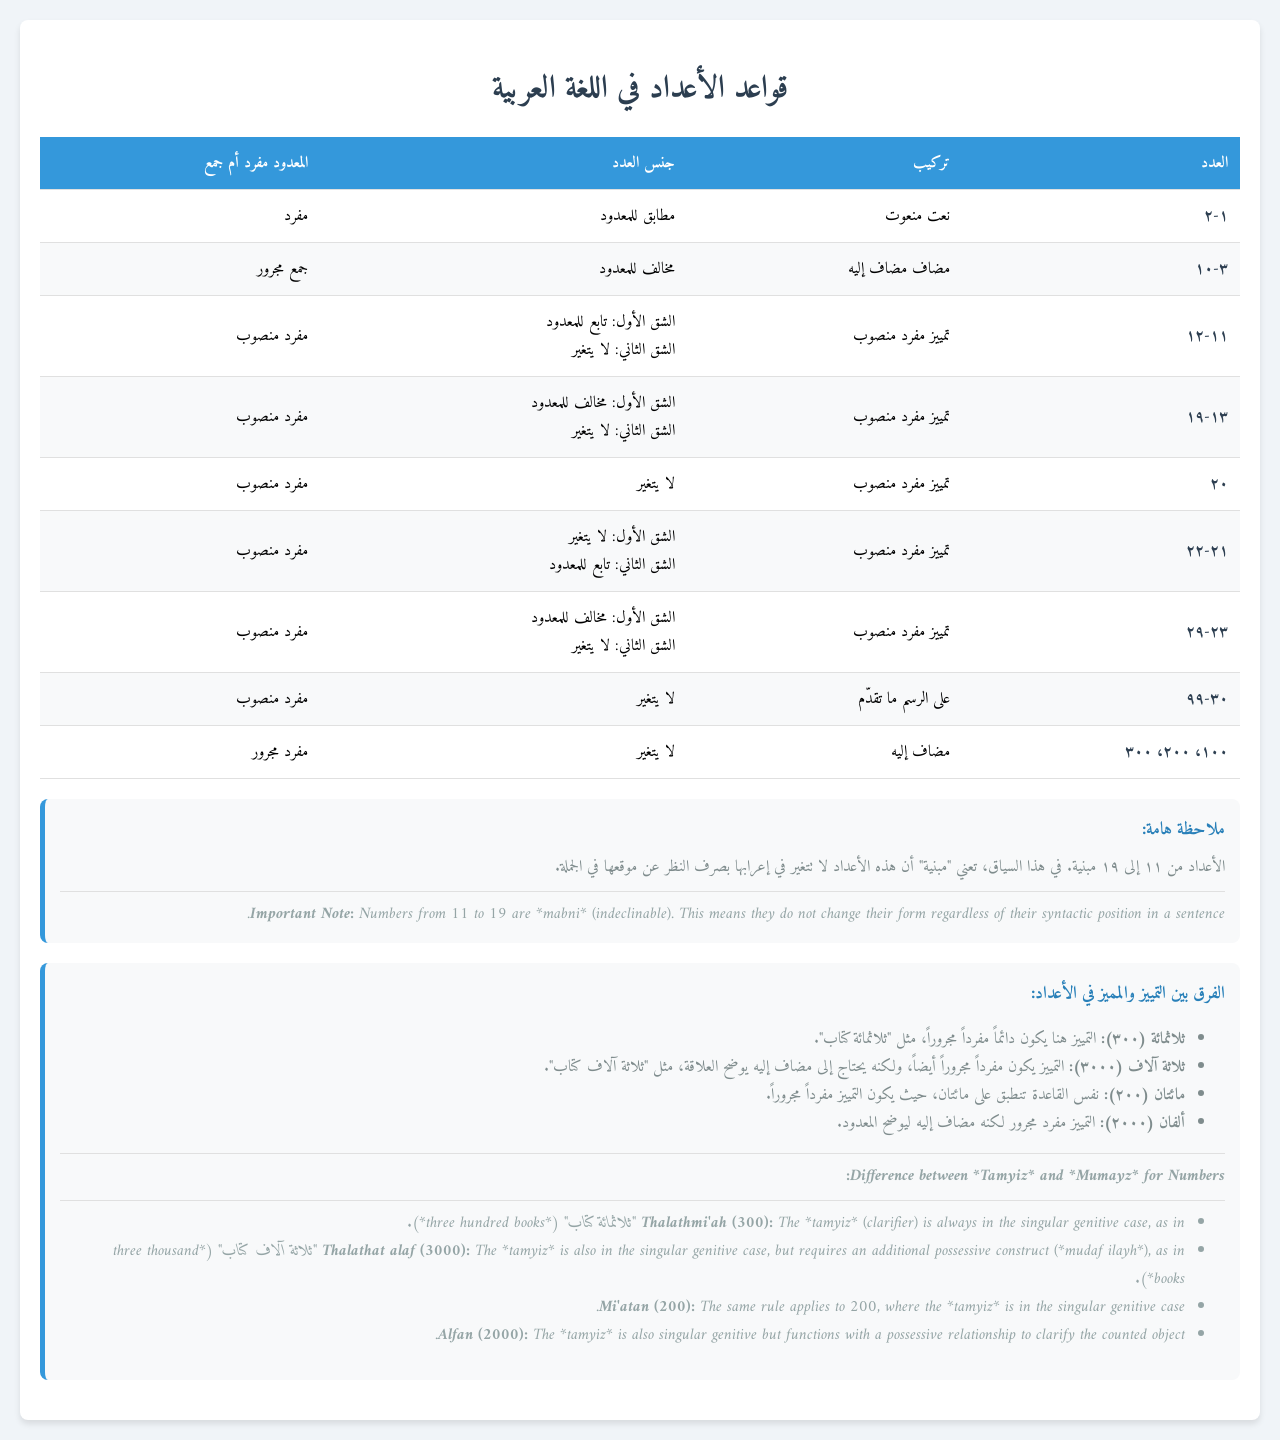
==== index.html @ 92faf5c0 "changed the html file name" ====
<!DOCTYPE html>
<html lang="ar" dir="rtl">
<head>
    <meta charset="UTF-8">
    <meta name="viewport" content="width=device-width, initial-scale=1.0">
    <title>قواعد الأعداد في اللغة العربية</title>
    <style>
        @import url('https://fonts.googleapis.com/css2?family=Amiri&display=swap');
        body {
            font-family: 'Amiri', serif;
            background-color: #f0f4f8;
            margin: 0;
            padding: 20px;
            display: flex;
            justify-content: center;
            align-items: center;
            min-height: 100vh;
        }
        .container {
            background-color: white;
            border-radius: 8px;
            box-shadow: 0 4px 6px rgba(0, 0, 0, 0.1);
            overflow: hidden;
            width: 100%;
            max-width: 1200px;
            padding: 20px;
        }
        table {
            width: 100%;
            border-collapse: separate;
            border-spacing: 0;
        }
        th, td {
            padding: 12px;
            text-align: right;
            border-bottom: 1px solid #e0e0e0;
        }
        th {
            background-color: #3498db;
            color: white;
            font-weight: bold;
        }
        tr:nth-child(even) {
            background-color: #f8f9fa;
        }
        tr:hover {
            background-color: #e8f4fd;
        }
        .number {
            font-weight: bold;
            color: #2c3e50;
        }
        h1 {
            text-align: center;
            color: #2c3e50;
            margin-bottom: 20px;
        }
        .side-note {
            font-size: 1em;
            color: #2c3e50;
            margin-top: 20px;
            background-color: #f8f9fa;
            padding: 15px;
            border-radius: 8px;
            border-left: 5px solid #3498db;
            margin-bottom: 20px;
        }
        .side-note .title {
            font-weight: bold;
            font-size: 1.1em;
            margin-bottom: 8px;
            color: #2980b9;
        }
        .side-note .content {
            color: #7f8c8d;
        }
        .side-note .translation {
            font-style: italic;
            color: #95a5a6;
            margin-top: 10px;
            display: block;
            padding-top: 8px;
            border-top: 1px solid #e0e0e0;
        }
    </style>
</head>
<body>
    <div class="container">
        <h1>قواعد الأعداد في اللغة العربية</h1>
        <table>
            <thead>
                <tr>
                    <th>العدد</th>
                    <th>تركيب</th>
                    <th>جنس العدد</th>
                    <th>المعدود مفرد أم جمع</th>
                </tr>
            </thead>
            <tbody>
                <tr>
                    <td class="number">١-٢</td>
                    <td>نعت منعوت</td>
                    <td>مطابق للمعدود</td>
                    <td>مفرد</td>
                </tr>
                <tr>
                    <td class="number">٣-١٠</td>
                    <td>مضاف مضاف إليه</td>
                    <td>مخالف للمعدود</td>
                    <td>جمع مجرور</td>
                </tr>
                <tr>
                    <td class="number">١١-١٢</td>
                    <td>تمييز مفرد منصوب</td>
                    <td>الشق الأول: تابع للمعدود<br>الشق الثاني: لا يتغير</td>
                    <td>مفرد منصوب</td>
                </tr>
                <tr>
                    <td class="number">١٣-١٩</td>
                    <td>تمييز مفرد منصوب</td>
                    <td>الشق الأول: مخالف للمعدود<br>الشق الثاني: لا يتغير</td>
                    <td>مفرد منصوب</td>
                </tr>
                <tr>
                    <td class="number">٢٠</td>
                    <td>تمييز مفرد منصوب</td>
                    <td>لا يتغير</td>
                    <td>مفرد منصوب</td>
                </tr>
                <tr>
                    <td class="number">٢١-٢٢</td>
                    <td>تمييز مفرد منصوب</td>
                    <td>الشق الأول: لا يتغير<br>الشق الثاني: تابع للمعدود</td>
                    <td>مفرد منصوب</td>
                </tr>
                <tr>
                    <td class="number">٢٣-٢٩</td>
                    <td>تمييز مفرد منصوب</td>
                    <td>الشق الأول: مخالف للمعدود<br>الشق الثاني: لا يتغير</td>
                    <td>مفرد منصوب</td>
                </tr>
                <tr>
                    <td class="number">٣٠-٩٩</td>
                    <td>على الرسم ما تقدّم</td>
                    <td>لا يتغير</td>
                    <td>مفرد منصوب</td>
                </tr>
                <tr>
                    <td class="number">١٠٠، ٢٠٠، ٣٠٠</td>
                    <td>مضاف إليه</td>
                    <td>لا يتغير</td>
                    <td>مفرد مجرور</td>
                </tr>
            </tbody>
        </table>
        
        <div class="side-note">
            <div class="title">ملاحظة هامة:</div>
            <div class="content">
                الأعداد من ١١ إلى ١٩ مبنية. في هذا السياق، تعني "مبنية" أن هذه الأعداد لا تتغير في إعرابها بصرف النظر عن موقعها في الجملة.
            </div>
            <span class="translation"><strong>Important Note:</strong> Numbers from 11 to 19 are *mabni* (indeclinable). This means they do not change their form regardless of their syntactic position in a sentence.</span>
        </div>

        <div class="side-note">
            <div class="title">الفرق بين التمييز والمميز في الأعداد:</div>
            <div class="content">
                <ul>
                    <li><strong>ثلاثمائة (٣٠٠):</strong> التمييز هنا يكون دائماً مفرداً مجروراً، مثل "ثلاثمائة كتاب".</li>
                    <li><strong>ثلاثة آلاف (٣٠٠٠):</strong> التمييز يكون مفرداً مجروراً أيضاً، ولكنه يحتاج إلى مضاف إليه يوضح العلاقة، مثل "ثلاثة آلاف كتاب".</li>
                    <li><strong>مائتان (٢٠٠):</strong> نفس القاعدة تنطبق على مائتان، حيث يكون التمييز مفرداً مجروراً.</li>
                    <li><strong>ألفان (٢٠٠٠):</strong> التمييز مفرد مجرور لكنه مضاف إليه ليوضح المعدود.</li>
                </ul>
            </div>
            <span class="translation"><strong>Difference between *Tamyiz* and *Mumayz* for Numbers:</strong></span>
            <ul class="translation">
                <li><strong>Thalathmi'ah (300):</strong> The *tamyiz* (clarifier) is always in the singular genitive case, as in "ثلاثمائة كتاب" (*three hundred books*).</li>
                <li><strong>Thalathat alaf (3000):</strong> The *tamyiz* is also in the singular genitive case, but requires an additional possessive construct (*mudaf ilayh*), as in "ثلاثة آلاف كتاب" (*three thousand books*).</li>
                <li><strong>Mi'atan (200):</strong> The same rule applies to 200, where the *tamyiz* is in the singular genitive case.</li>
                <li><strong>Alfan (2000):</strong> The *tamyiz* is also singular genitive but functions with a possessive relationship to clarify the counted object.</li>
            </ul>
        </div>
    </div>
</body>
</html>
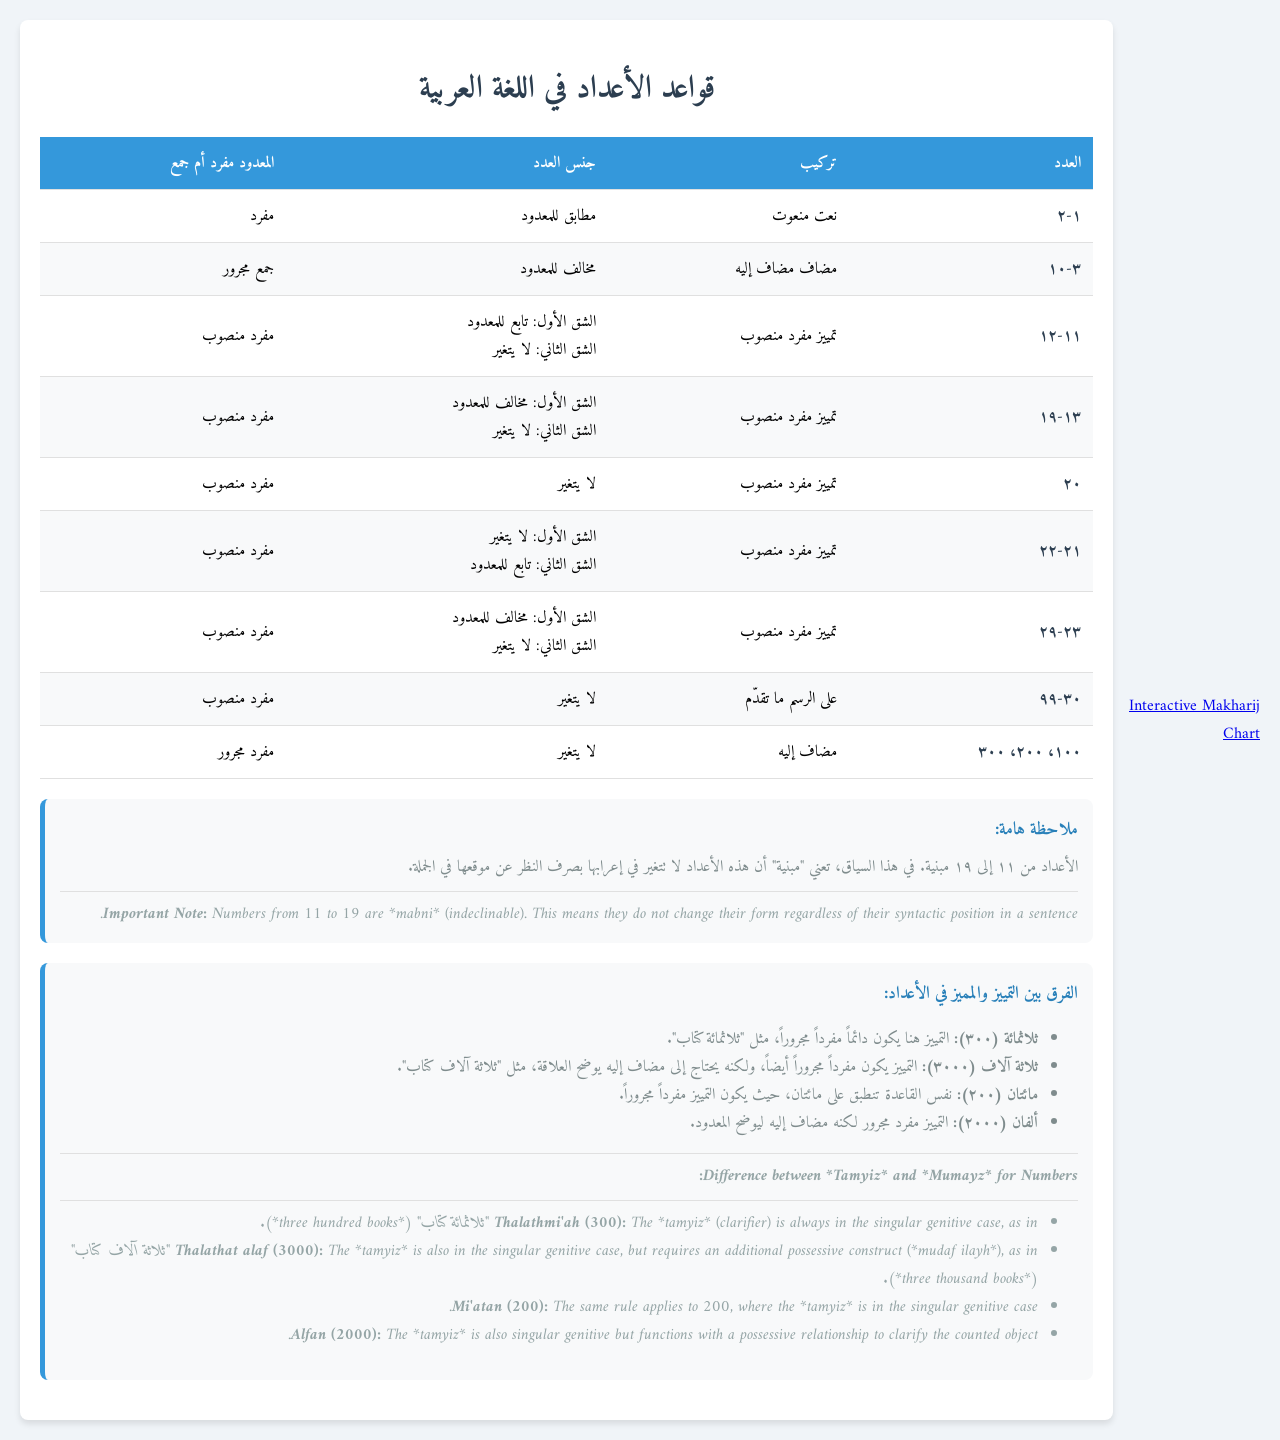
==== commit 250350cb: "Update index.html" ====
--- a/index.html
+++ b/index.html
@@ -4,6 +4,7 @@
     <meta charset="UTF-8">
     <meta name="viewport" content="width=device-width, initial-scale=1.0">
     <title>قواعد الأعداد في اللغة العربية</title>
+    <a href="makharij-chart.html">Interactive Makharij Chart</a>
     <style>
         @import url('https://fonts.googleapis.com/css2?family=Amiri&display=swap');
         body {
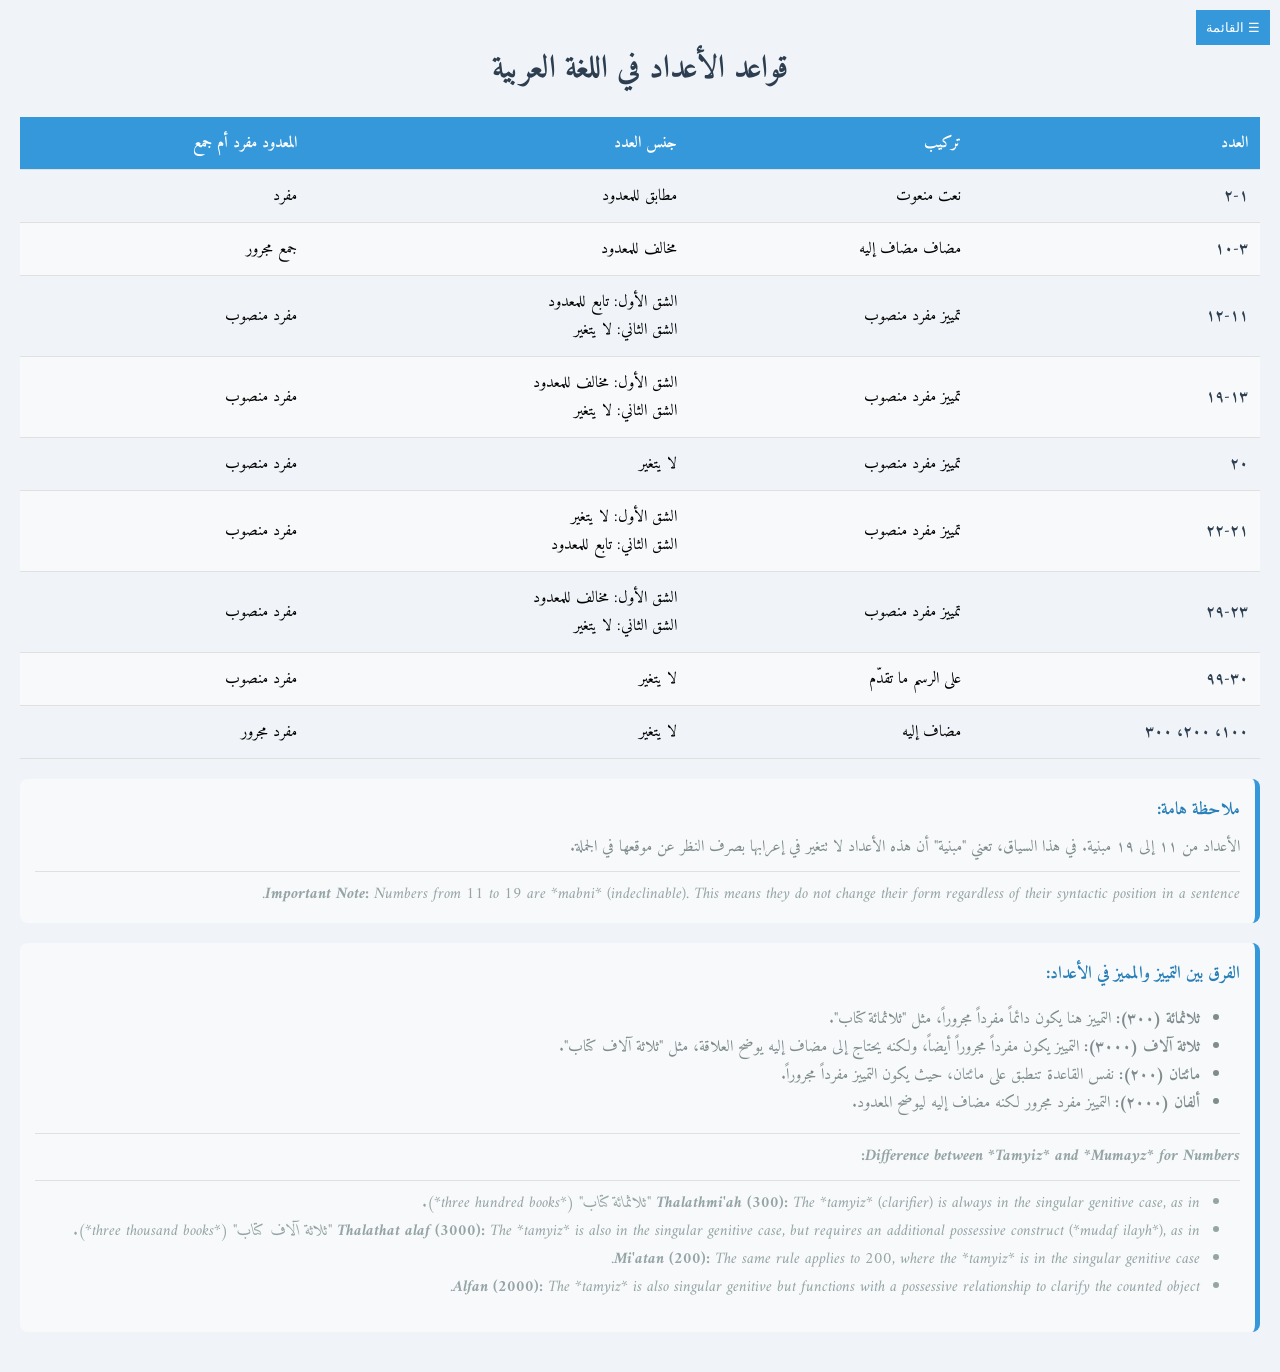
==== commit 26902663: "Update index.html" ====
--- a/index.html
+++ b/index.html
@@ -4,27 +4,61 @@
     <meta charset="UTF-8">
     <meta name="viewport" content="width=device-width, initial-scale=1.0">
     <title>قواعد الأعداد في اللغة العربية</title>
-    <a href="makharij-chart.html">Interactive Makharij Chart</a>
     <style>
         @import url('https://fonts.googleapis.com/css2?family=Amiri&display=swap');
         body {
             font-family: 'Amiri', serif;
             background-color: #f0f4f8;
             margin: 0;
+            padding: 0;
+            display: flex;
+        }
+        .sidebar {
+            width: 250px;
+            height: 100vh;
+            background-color: #2c3e50;
+            color: white;
+            position: fixed;
+            right: -250px;
+            transition: 0.3s;
+            overflow-y: auto;
+            z-index: 1000;
+        }
+        .sidebar.open {
+            right: 0;
+        }
+        .sidebar-toggle {
+            position: fixed;
+            right: 10px;
+            top: 10px;
+            background-color: #3498db;
+            color: white;
+            border: none;
+            padding: 10px;
+            cursor: pointer;
+            z-index: 1001;
+        }
+        .sidebar ul {
+            list-style-type: none;
+            padding: 0;
+        }
+        .sidebar ul li a {
+            display: block;
+            color: white;
+            padding: 10px 15px;
+            text-decoration: none;
+        }
+        .sidebar ul li a:hover {
+            background-color: #34495e;
+        }
+        .container {
+            flex-grow: 1;
             padding: 20px;
-            display: flex;
-            justify-content: center;
-            align-items: center;
-            min-height: 100vh;
-        }
-        .container {
-            background-color: white;
-            border-radius: 8px;
-            box-shadow: 0 4px 6px rgba(0, 0, 0, 0.1);
-            overflow: hidden;
-            width: 100%;
-            max-width: 1200px;
-            padding: 20px;
+            margin-right: 0;
+            transition: 0.3s;
+        }
+        .container.shifted {
+            margin-right: 250px;
         }
         table {
             width: 100%;
@@ -63,7 +97,7 @@
             background-color: #f8f9fa;
             padding: 15px;
             border-radius: 8px;
-            border-left: 5px solid #3498db;
+            border-right: 5px solid #3498db;
             margin-bottom: 20px;
         }
         .side-note .title {
@@ -86,6 +120,13 @@
     </style>
 </head>
 <body>
+    <button class="sidebar-toggle">☰ القائمة</button>
+    <div class="sidebar">
+        <ul>
+            <li><a href="index.html">قواعد الأعداد في اللغة العربية</a></li>
+            <li><a href="makharij-chart.html">مخارج الحروف التفاعلية</a></li>
+        </ul>
+    </div>
     <div class="container">
         <h1>قواعد الأعداد في اللغة العربية</h1>
         <table>
@@ -182,5 +223,16 @@
             </ul>
         </div>
     </div>
+
+    <script>
+        const sidebarToggle = document.querySelector('.sidebar-toggle');
+        const sidebar = document.querySelector('.sidebar');
+        const container = document.querySelector('.container');
+
+        sidebarToggle.addEventListener('click', () => {
+            sidebar.classList.toggle('open');
+            container.classList.toggle('shifted');
+        });
+    </script>
 </body>
 </html>
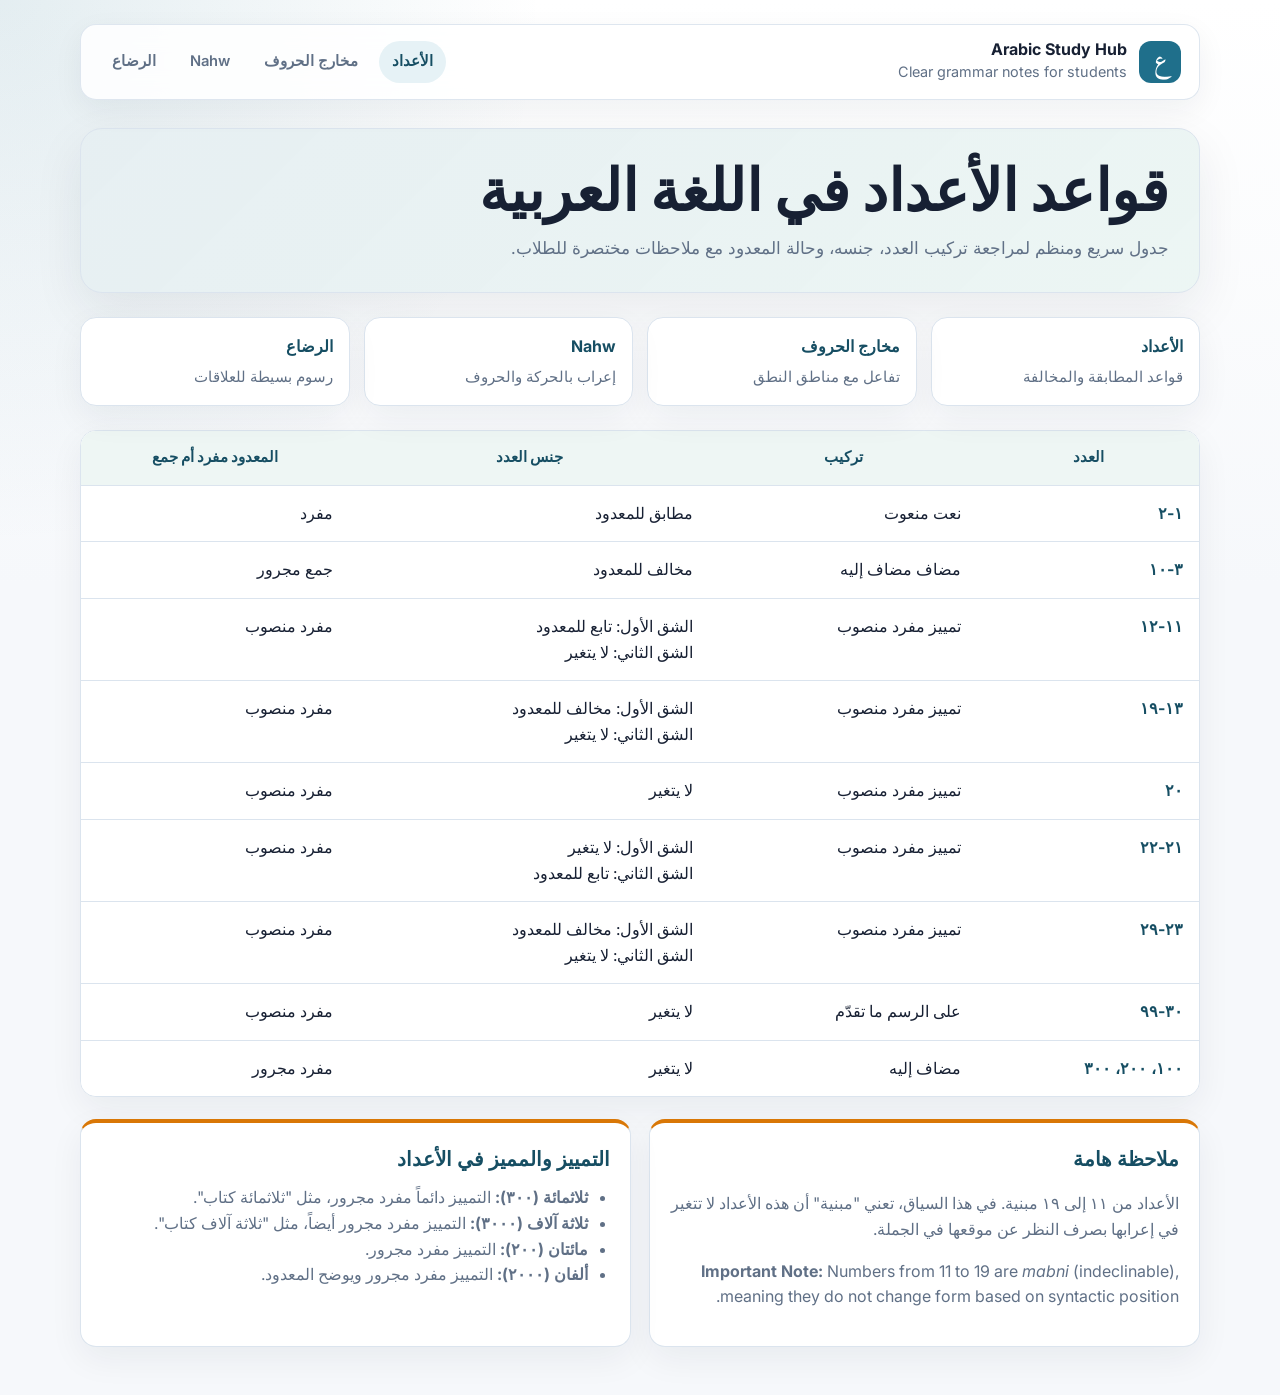
==== commit 8e9ac302: "Refine Arabic study pages and Makharij interaction" ====
--- a/index.html
+++ b/index.html
@@ -4,235 +4,138 @@
     <meta charset="UTF-8">
     <meta name="viewport" content="width=device-width, initial-scale=1.0">
     <title>قواعد الأعداد في اللغة العربية</title>
-    <style>
-        @import url('https://fonts.googleapis.com/css2?family=Amiri&display=swap');
-        body {
-            font-family: 'Amiri', serif;
-            background-color: #f0f4f8;
-            margin: 0;
-            padding: 0;
-            display: flex;
-        }
-        .sidebar {
-            width: 250px;
-            height: 100vh;
-            background-color: #2c3e50;
-            color: white;
-            position: fixed;
-            right: -250px;
-            transition: 0.3s;
-            overflow-y: auto;
-            z-index: 1000;
-        }
-        .sidebar.open {
-            right: 0;
-        }
-        .sidebar-toggle {
-            position: fixed;
-            right: 10px;
-            top: 10px;
-            background-color: #3498db;
-            color: white;
-            border: none;
-            padding: 10px;
-            cursor: pointer;
-            z-index: 1001;
-        }
-        .sidebar ul {
-            list-style-type: none;
-            padding: 0;
-        }
-        .sidebar ul li a {
-            display: block;
-            color: white;
-            padding: 10px 15px;
-            text-decoration: none;
-        }
-        .sidebar ul li a:hover {
-            background-color: #34495e;
-        }
-        .container {
-            flex-grow: 1;
-            padding: 20px;
-            margin-right: 0;
-            transition: 0.3s;
-        }
-        .container.shifted {
-            margin-right: 250px;
-        }
-        table {
-            width: 100%;
-            border-collapse: separate;
-            border-spacing: 0;
-        }
-        th, td {
-            padding: 12px;
-            text-align: right;
-            border-bottom: 1px solid #e0e0e0;
-        }
-        th {
-            background-color: #3498db;
-            color: white;
-            font-weight: bold;
-        }
-        tr:nth-child(even) {
-            background-color: #f8f9fa;
-        }
-        tr:hover {
-            background-color: #e8f4fd;
-        }
-        .number {
-            font-weight: bold;
-            color: #2c3e50;
-        }
-        h1 {
-            text-align: center;
-            color: #2c3e50;
-            margin-bottom: 20px;
-        }
-        .side-note {
-            font-size: 1em;
-            color: #2c3e50;
-            margin-top: 20px;
-            background-color: #f8f9fa;
-            padding: 15px;
-            border-radius: 8px;
-            border-right: 5px solid #3498db;
-            margin-bottom: 20px;
-        }
-        .side-note .title {
-            font-weight: bold;
-            font-size: 1.1em;
-            margin-bottom: 8px;
-            color: #2980b9;
-        }
-        .side-note .content {
-            color: #7f8c8d;
-        }
-        .side-note .translation {
-            font-style: italic;
-            color: #95a5a6;
-            margin-top: 10px;
-            display: block;
-            padding-top: 8px;
-            border-top: 1px solid #e0e0e0;
-        }
-    </style>
+    <link rel="stylesheet" href="styles.css">
 </head>
 <body>
-    <button class="sidebar-toggle">☰ القائمة</button>
-    <div class="sidebar">
-        <ul>
-            <li><a href="index.html">قواعد الأعداد في اللغة العربية</a></li>
-            <li><a href="makharij-chart.html">مخارج الحروف التفاعلية</a></li>
-        </ul>
-    </div>
-    <div class="container">
-        <h1>قواعد الأعداد في اللغة العربية</h1>
-        <table>
-            <thead>
-                <tr>
-                    <th>العدد</th>
-                    <th>تركيب</th>
-                    <th>جنس العدد</th>
-                    <th>المعدود مفرد أم جمع</th>
-                </tr>
-            </thead>
-            <tbody>
-                <tr>
-                    <td class="number">١-٢</td>
-                    <td>نعت منعوت</td>
-                    <td>مطابق للمعدود</td>
-                    <td>مفرد</td>
-                </tr>
-                <tr>
-                    <td class="number">٣-١٠</td>
-                    <td>مضاف مضاف إليه</td>
-                    <td>مخالف للمعدود</td>
-                    <td>جمع مجرور</td>
-                </tr>
-                <tr>
-                    <td class="number">١١-١٢</td>
-                    <td>تمييز مفرد منصوب</td>
-                    <td>الشق الأول: تابع للمعدود<br>الشق الثاني: لا يتغير</td>
-                    <td>مفرد منصوب</td>
-                </tr>
-                <tr>
-                    <td class="number">١٣-١٩</td>
-                    <td>تمييز مفرد منصوب</td>
-                    <td>الشق الأول: مخالف للمعدود<br>الشق الثاني: لا يتغير</td>
-                    <td>مفرد منصوب</td>
-                </tr>
-                <tr>
-                    <td class="number">٢٠</td>
-                    <td>تمييز مفرد منصوب</td>
-                    <td>لا يتغير</td>
-                    <td>مفرد منصوب</td>
-                </tr>
-                <tr>
-                    <td class="number">٢١-٢٢</td>
-                    <td>تمييز مفرد منصوب</td>
-                    <td>الشق الأول: لا يتغير<br>الشق الثاني: تابع للمعدود</td>
-                    <td>مفرد منصوب</td>
-                </tr>
-                <tr>
-                    <td class="number">٢٣-٢٩</td>
-                    <td>تمييز مفرد منصوب</td>
-                    <td>الشق الأول: مخالف للمعدود<br>الشق الثاني: لا يتغير</td>
-                    <td>مفرد منصوب</td>
-                </tr>
-                <tr>
-                    <td class="number">٣٠-٩٩</td>
-                    <td>على الرسم ما تقدّم</td>
-                    <td>لا يتغير</td>
-                    <td>مفرد منصوب</td>
-                </tr>
-                <tr>
-                    <td class="number">١٠٠، ٢٠٠، ٣٠٠</td>
-                    <td>مضاف إليه</td>
-                    <td>لا يتغير</td>
-                    <td>مفرد مجرور</td>
-                </tr>
-            </tbody>
-        </table>
-        
-        <div class="side-note">
-            <div class="title">ملاحظة هامة:</div>
-            <div class="content">
-                الأعداد من ١١ إلى ١٩ مبنية. في هذا السياق، تعني "مبنية" أن هذه الأعداد لا تتغير في إعرابها بصرف النظر عن موقعها في الجملة.
+    <main class="site-shell">
+        <header class="site-header">
+            <a class="brand" href="index.html">
+                <span class="brand-mark">ع</span>
+                <span class="brand-text">
+                    <span class="brand-title">Arabic Study Hub</span>
+                    <span class="brand-subtitle">Clear grammar notes for students</span>
+                </span>
+            </a>
+            <nav class="nav-links" aria-label="Main navigation">
+                <a class="active" href="index.html">الأعداد</a>
+                <a href="makharij-chart.html">مخارج الحروف</a>
+                <a href="nahw.html">Nahw</a>
+                <a href="radaah.html">الرضاع</a>
+            </nav>
+        </header>
+
+        <section class="hero">
+            <h1>قواعد الأعداد في اللغة العربية</h1>
+            <p>جدول سريع ومنظم لمراجعة تركيب العدد، جنسه، وحالة المعدود مع ملاحظات مختصرة للطلاب.</p>
+        </section>
+
+        <section class="quick-grid" aria-label="Study sections">
+            <a class="quick-card" href="index.html">
+                <strong>الأعداد</strong>
+                <span>قواعد المطابقة والمخالفة</span>
+            </a>
+            <a class="quick-card" href="makharij-chart.html">
+                <strong>مخارج الحروف</strong>
+                <span>تفاعل مع مناطق النطق</span>
+            </a>
+            <a class="quick-card" href="nahw.html">
+                <strong>Nahw</strong>
+                <span>إعراب بالحركة والحروف</span>
+            </a>
+            <a class="quick-card" href="radaah.html">
+                <strong>الرضاع</strong>
+                <span>رسوم بسيطة للعلاقات</span>
+            </a>
+        </section>
+
+        <section class="study-card">
+            <div class="table-wrap">
+                <table>
+                    <thead>
+                        <tr>
+                            <th>العدد</th>
+                            <th>تركيب</th>
+                            <th>جنس العدد</th>
+                            <th>المعدود مفرد أم جمع</th>
+                        </tr>
+                    </thead>
+                    <tbody>
+                        <tr>
+                            <td class="number">١-٢</td>
+                            <td>نعت منعوت</td>
+                            <td>مطابق للمعدود</td>
+                            <td>مفرد</td>
+                        </tr>
+                        <tr>
+                            <td class="number">٣-١٠</td>
+                            <td>مضاف مضاف إليه</td>
+                            <td>مخالف للمعدود</td>
+                            <td>جمع مجرور</td>
+                        </tr>
+                        <tr>
+                            <td class="number">١١-١٢</td>
+                            <td>تمييز مفرد منصوب</td>
+                            <td>الشق الأول: تابع للمعدود<br>الشق الثاني: لا يتغير</td>
+                            <td>مفرد منصوب</td>
+                        </tr>
+                        <tr>
+                            <td class="number">١٣-١٩</td>
+                            <td>تمييز مفرد منصوب</td>
+                            <td>الشق الأول: مخالف للمعدود<br>الشق الثاني: لا يتغير</td>
+                            <td>مفرد منصوب</td>
+                        </tr>
+                        <tr>
+                            <td class="number">٢٠</td>
+                            <td>تمييز مفرد منصوب</td>
+                            <td>لا يتغير</td>
+                            <td>مفرد منصوب</td>
+                        </tr>
+                        <tr>
+                            <td class="number">٢١-٢٢</td>
+                            <td>تمييز مفرد منصوب</td>
+                            <td>الشق الأول: لا يتغير<br>الشق الثاني: تابع للمعدود</td>
+                            <td>مفرد منصوب</td>
+                        </tr>
+                        <tr>
+                            <td class="number">٢٣-٢٩</td>
+                            <td>تمييز مفرد منصوب</td>
+                            <td>الشق الأول: مخالف للمعدود<br>الشق الثاني: لا يتغير</td>
+                            <td>مفرد منصوب</td>
+                        </tr>
+                        <tr>
+                            <td class="number">٣٠-٩٩</td>
+                            <td>على الرسم ما تقدّم</td>
+                            <td>لا يتغير</td>
+                            <td>مفرد منصوب</td>
+                        </tr>
+                        <tr>
+                            <td class="number">١٠٠، ٢٠٠، ٣٠٠</td>
+                            <td>مضاف إليه</td>
+                            <td>لا يتغير</td>
+                            <td>مفرد مجرور</td>
+                        </tr>
+                    </tbody>
+                </table>
             </div>
-            <span class="translation"><strong>Important Note:</strong> Numbers from 11 to 19 are *mabni* (indeclinable). This means they do not change their form regardless of their syntactic position in a sentence.</span>
-        </div>
+        </section>
 
-        <div class="side-note">
-            <div class="title">الفرق بين التمييز والمميز في الأعداد:</div>
-            <div class="content">
+        <section class="note-grid">
+            <article class="note-card">
+                <h2>ملاحظة هامة</h2>
+                <p>الأعداد من ١١ إلى ١٩ مبنية. في هذا السياق، تعني "مبنية" أن هذه الأعداد لا تتغير في إعرابها بصرف النظر عن موقعها في الجملة.</p>
+                <p><strong>Important Note:</strong> Numbers from 11 to 19 are <em>mabni</em> (indeclinable), meaning they do not change form based on syntactic position.</p>
+            </article>
+
+            <article class="note-card">
+                <h2>التمييز والمميز في الأعداد</h2>
                 <ul>
-                    <li><strong>ثلاثمائة (٣٠٠):</strong> التمييز هنا يكون دائماً مفرداً مجروراً، مثل "ثلاثمائة كتاب".</li>
-                    <li><strong>ثلاثة آلاف (٣٠٠٠):</strong> التمييز يكون مفرداً مجروراً أيضاً، ولكنه يحتاج إلى مضاف إليه يوضح العلاقة، مثل "ثلاثة آلاف كتاب".</li>
-                    <li><strong>مائتان (٢٠٠):</strong> نفس القاعدة تنطبق على مائتان، حيث يكون التمييز مفرداً مجروراً.</li>
-                    <li><strong>ألفان (٢٠٠٠):</strong> التمييز مفرد مجرور لكنه مضاف إليه ليوضح المعدود.</li>
+                    <li><strong>ثلاثمائة (٣٠٠):</strong> التمييز دائماً مفرد مجرور، مثل "ثلاثمائة كتاب".</li>
+                    <li><strong>ثلاثة آلاف (٣٠٠٠):</strong> التمييز مفرد مجرور أيضاً، مثل "ثلاثة آلاف كتاب".</li>
+                    <li><strong>مائتان (٢٠٠):</strong> التمييز مفرد مجرور.</li>
+                    <li><strong>ألفان (٢٠٠٠):</strong> التمييز مفرد مجرور ويوضح المعدود.</li>
                 </ul>
-            </div>
-            <span class="translation"><strong>Difference between *Tamyiz* and *Mumayz* for Numbers:</strong></span>
-            <ul class="translation">
-                <li><strong>Thalathmi'ah (300):</strong> The *tamyiz* (clarifier) is always in the singular genitive case, as in "ثلاثمائة كتاب" (*three hundred books*).</li>
-                <li><strong>Thalathat alaf (3000):</strong> The *tamyiz* is also in the singular genitive case, but requires an additional possessive construct (*mudaf ilayh*), as in "ثلاثة آلاف كتاب" (*three thousand books*).</li>
-                <li><strong>Mi'atan (200):</strong> The same rule applies to 200, where the *tamyiz* is in the singular genitive case.</li>
-                <li><strong>Alfan (2000):</strong> The *tamyiz* is also singular genitive but functions with a possessive relationship to clarify the counted object.</li>
-            </ul>
-        </div>
-    </div>
-
-    <script>
-        const sidebarToggle = document.querySelector('.sidebar-toggle');
-        const sidebar = document.querySelector('.sidebar');
-        const container = document.querySelector('.container');
-
-        sidebarToggle.addEventListener('click', () => {
-            sidebar.classList.toggle('open');
-            container.classList.toggle('shifted');
-        });
-    </script>
+            </article>
+        </section>
+    </main>
 </body>
 </html>
--- a/styles.css
+++ b/styles.css
@@ -0,0 +1,467 @@
+@import url("https://fonts.googleapis.com/css2?family=Amiri:wght@400;700&family=Inter:wght@400;500;600;700&display=swap");
+
+:root {
+    --bg: #f6f8fb;
+    --surface: #ffffff;
+    --surface-soft: #eef6f4;
+    --ink: #172033;
+    --muted: #607086;
+    --line: #dbe4ee;
+    --primary: #1f6f8b;
+    --primary-dark: #164e63;
+    --accent: #d97706;
+    --success: #0f8b6f;
+    --shadow: 0 18px 50px rgba(23, 32, 51, 0.08);
+    --radius: 16px;
+}
+
+* {
+    box-sizing: border-box;
+}
+
+html {
+    min-height: 100%;
+}
+
+body {
+    min-height: 100%;
+    margin: 0;
+    background:
+        radial-gradient(circle at top left, rgba(31, 111, 139, 0.12), transparent 34rem),
+        linear-gradient(180deg, #ffffff 0%, var(--bg) 42%);
+    color: var(--ink);
+    font-family: "Inter", Arial, sans-serif;
+    line-height: 1.6;
+}
+
+[dir="rtl"],
+.arabic,
+.rtl {
+    font-family: "Amiri", Georgia, serif;
+}
+
+a {
+    color: inherit;
+}
+
+.site-shell {
+    width: min(1120px, calc(100% - 32px));
+    margin: 0 auto;
+    padding: 24px 0 48px;
+}
+
+.site-header {
+    display: flex;
+    align-items: center;
+    justify-content: space-between;
+    gap: 20px;
+    margin-bottom: 28px;
+    padding: 16px 18px;
+    background: rgba(255, 255, 255, 0.86);
+    border: 1px solid rgba(219, 228, 238, 0.9);
+    border-radius: var(--radius);
+    box-shadow: 0 10px 30px rgba(23, 32, 51, 0.06);
+    backdrop-filter: blur(12px);
+}
+
+.brand {
+    display: flex;
+    align-items: center;
+    gap: 12px;
+    text-decoration: none;
+}
+
+.brand-mark {
+    display: grid;
+    width: 42px;
+    height: 42px;
+    place-items: center;
+    border-radius: 12px;
+    background: var(--primary);
+    color: #ffffff;
+    font-family: "Amiri", Georgia, serif;
+    font-size: 24px;
+    font-weight: 700;
+}
+
+.brand-text {
+    display: grid;
+    gap: 1px;
+}
+
+.brand-title {
+    font-weight: 700;
+    line-height: 1.1;
+}
+
+.brand-subtitle {
+    color: var(--muted);
+    font-size: 0.9rem;
+}
+
+.nav-links {
+    display: flex;
+    align-items: center;
+    flex-wrap: wrap;
+    gap: 8px;
+}
+
+.nav-links a {
+    padding: 9px 13px;
+    border-radius: 999px;
+    color: var(--muted);
+    font-size: 0.92rem;
+    font-weight: 600;
+    text-decoration: none;
+}
+
+.nav-links a:hover,
+.nav-links a.active {
+    background: #e6f2f6;
+    color: var(--primary-dark);
+}
+
+.hero {
+    display: grid;
+    gap: 14px;
+    margin-bottom: 24px;
+    padding: 30px;
+    background:
+        linear-gradient(135deg, rgba(31, 111, 139, 0.11), rgba(15, 139, 111, 0.08)),
+        var(--surface);
+    border: 1px solid var(--line);
+    border-radius: 22px;
+    box-shadow: var(--shadow);
+}
+
+.hero h1 {
+    margin: 0;
+    color: var(--ink);
+    font-size: clamp(2rem, 5vw, 3.6rem);
+    line-height: 1.08;
+    letter-spacing: 0;
+}
+
+.hero p {
+    max-width: 760px;
+    margin: 0;
+    color: var(--muted);
+    font-size: 1.05rem;
+}
+
+.quick-grid {
+    display: grid;
+    grid-template-columns: repeat(4, minmax(0, 1fr));
+    gap: 14px;
+    margin-bottom: 24px;
+}
+
+.quick-card,
+.study-card,
+.note-card,
+.diagram-card {
+    background: var(--surface);
+    border: 1px solid var(--line);
+    border-radius: var(--radius);
+    box-shadow: 0 12px 34px rgba(23, 32, 51, 0.06);
+}
+
+.quick-card {
+    display: grid;
+    gap: 6px;
+    padding: 16px;
+    text-decoration: none;
+}
+
+.quick-card:hover {
+    border-color: rgba(31, 111, 139, 0.38);
+    transform: translateY(-1px);
+}
+
+.quick-card strong {
+    color: var(--primary-dark);
+}
+
+.quick-card span {
+    color: var(--muted);
+    font-size: 0.92rem;
+}
+
+.study-card {
+    margin-bottom: 22px;
+    overflow: hidden;
+}
+
+.section-title {
+    margin: 0;
+    padding: 18px 20px;
+    background: var(--primary-dark);
+    color: #ffffff;
+    font-size: 1.15rem;
+}
+
+.table-wrap {
+    width: 100%;
+    overflow-x: auto;
+}
+
+table {
+    width: 100%;
+    border-collapse: collapse;
+    background: var(--surface);
+}
+
+th,
+td {
+    padding: 15px 16px;
+    border-bottom: 1px solid var(--line);
+    vertical-align: top;
+}
+
+th {
+    background: #eef6f4;
+    color: var(--primary-dark);
+    font-size: 0.92rem;
+    font-weight: 700;
+}
+
+tr:last-child td {
+    border-bottom: 0;
+}
+
+tbody tr:hover {
+    background: #f8fbfd;
+}
+
+.number,
+.case-mark {
+    color: var(--primary-dark);
+    font-weight: 700;
+}
+
+.example {
+    display: block;
+    margin-top: 5px;
+    color: var(--muted);
+    font-size: 0.92rem;
+}
+
+.note-grid {
+    display: grid;
+    grid-template-columns: repeat(2, minmax(0, 1fr));
+    gap: 18px;
+}
+
+.note-card {
+    padding: 20px;
+    border-top: 4px solid var(--accent);
+}
+
+.note-card h2,
+.note-card h3 {
+    margin: 0 0 10px;
+    color: var(--primary-dark);
+    font-size: 1.25rem;
+}
+
+.note-card p,
+.note-card li {
+    color: var(--muted);
+}
+
+.note-card ul {
+    margin: 10px 0 0;
+    padding-inline-start: 22px;
+}
+
+.page-stack {
+    display: grid;
+    gap: 22px;
+}
+
+.diagram-section {
+    display: grid;
+    gap: 18px;
+}
+
+.diagram-card {
+    position: relative;
+    padding: 22px;
+}
+
+.diagram-card h3 {
+    margin: 0 0 10px;
+    color: var(--primary-dark);
+}
+
+.diagram {
+    width: min(360px, 100%);
+    height: 220px;
+    position: relative;
+    margin: 12px auto 0;
+}
+
+.diagram svg {
+    width: 100%;
+    height: 100%;
+}
+
+.diagram line,
+.diagram path {
+    stroke: var(--primary-dark);
+    stroke-width: 2;
+}
+
+.node {
+    position: absolute;
+    transform: translate(-50%, -50%);
+    min-width: 70px;
+    padding: 7px 10px;
+    border: 1px solid var(--line);
+    border-radius: 12px;
+    background: #ffffff;
+    box-shadow: 0 8px 20px rgba(23, 32, 51, 0.08);
+    text-align: center;
+    white-space: nowrap;
+}
+
+.label {
+    margin-top: 2px;
+    color: var(--success);
+    font-size: 0.85rem;
+    font-weight: 700;
+}
+
+.makharij-app {
+    width: min(960px, calc(100% - 32px));
+    margin: 0 auto;
+    padding: 24px 0 48px;
+}
+
+.area-card {
+    overflow: hidden;
+    border: 1px solid var(--line);
+    border-radius: var(--radius);
+    background: var(--surface);
+    box-shadow: 0 12px 34px rgba(23, 32, 51, 0.06);
+}
+
+.area-button {
+    display: flex;
+    width: 100%;
+    align-items: center;
+    justify-content: space-between;
+    flex-direction: row-reverse;
+    gap: 16px;
+    padding: 18px 20px;
+    border: 0;
+    background: #ffffff;
+    color: var(--ink);
+    cursor: pointer;
+    font: inherit;
+    text-align: start;
+}
+
+.diagram-section .section-title {
+    border-radius: var(--radius);
+}
+
+.area-button:hover {
+    background: #f8fbfd;
+}
+
+.area-title {
+    color: var(--primary-dark);
+    font-size: 1.15rem;
+    font-weight: 700;
+}
+
+.area-panel {
+    padding: 0 20px 20px;
+}
+
+.letter-grid {
+    display: flex;
+    flex-wrap: wrap;
+    gap: 8px;
+    margin: 14px 0;
+}
+
+.letter-chip {
+    min-width: 46px;
+    padding: 10px 12px;
+    border: 1px solid var(--line);
+    border-radius: 12px;
+    background: #f7fafc;
+    color: var(--primary-dark);
+    cursor: pointer;
+    font-family: "Amiri", Georgia, serif;
+    font-size: 1.35rem;
+    font-weight: 700;
+    text-align: center;
+    transition: background-color 0.15s ease, border-color 0.15s ease;
+}
+
+.letter-chip.is-active,
+.letter-chip:hover {
+    border-color: rgba(31, 111, 139, 0.45);
+    background: #e6f2f6;
+}
+
+.description-box {
+    margin-top: 12px;
+    min-height: 58px;
+    padding: 14px;
+    border-radius: 12px;
+    background: var(--surface-soft);
+    color: var(--primary-dark);
+}
+
+.description-box.is-empty {
+    color: var(--muted);
+}
+
+.student-tip {
+    margin-top: 18px;
+    padding: 14px 16px;
+    border-right: 4px solid var(--success);
+    border-radius: 12px;
+    background: #edf8f5;
+    color: #24594d;
+}
+
+@media (max-width: 760px) {
+    .site-shell {
+        width: min(100% - 22px, 1120px);
+        padding-top: 12px;
+    }
+
+    .site-header {
+        align-items: flex-start;
+        flex-direction: column;
+    }
+
+    .nav-links {
+        width: 100%;
+    }
+
+    .nav-links a {
+        flex: 1 1 auto;
+        text-align: center;
+    }
+
+    .hero {
+        padding: 22px;
+    }
+
+    .quick-grid,
+    .note-grid {
+        grid-template-columns: 1fr;
+    }
+
+    th,
+    td {
+        min-width: 150px;
+        padding: 13px 14px;
+    }
+}
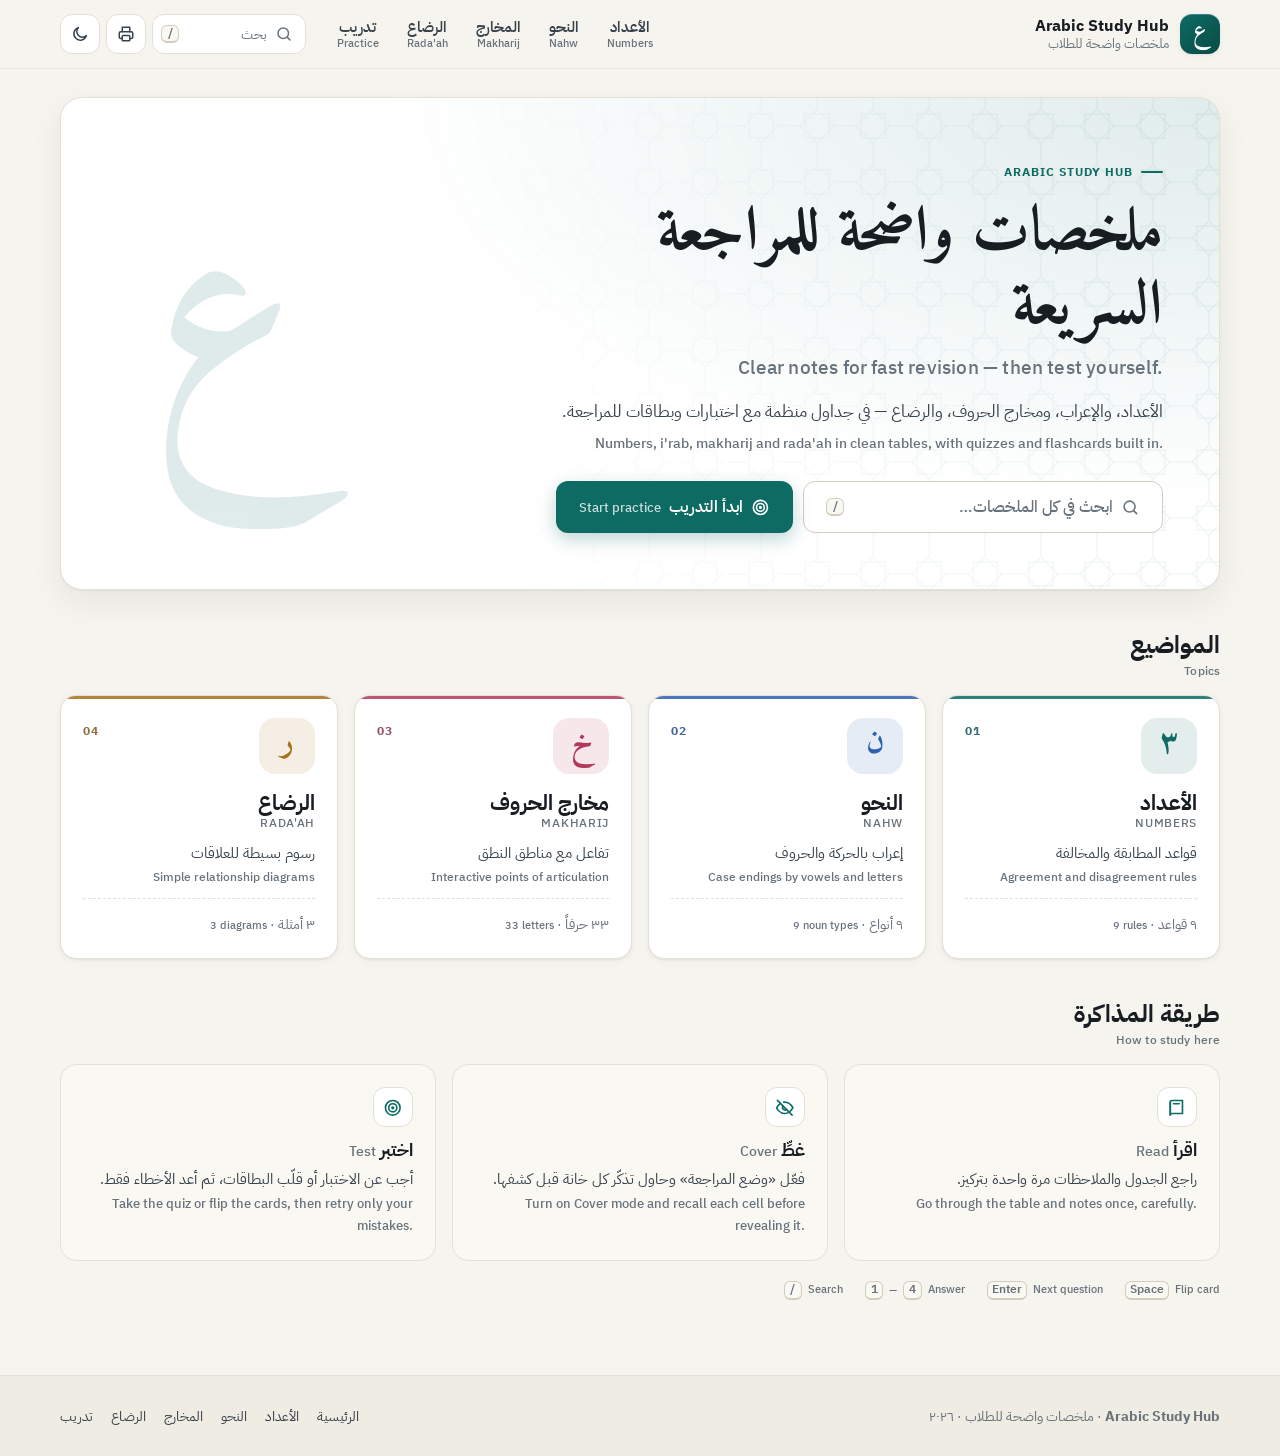
==== commit 14a304b7: "Overhaul Arabic Study Hub: redesign, practice mode, search, dark mode - New design system with light" ====
--- a/index.html
+++ b/index.html
@@ -1,141 +1,137 @@
 <!DOCTYPE html>
-<html lang="ar" dir="rtl">
+<html lang="ar" dir="rtl" data-page="home">
 <head>
     <meta charset="UTF-8">
     <meta name="viewport" content="width=device-width, initial-scale=1.0">
-    <title>قواعد الأعداد في اللغة العربية</title>
-    <link rel="stylesheet" href="styles.css">
+    <title>Arabic Study Hub · ملخصات واضحة للطلاب</title>
+    <meta name="description" content="Clear Arabic study notes with quizzes and flashcards: numbers, nahw (i'rab), makharij al-huruf and rada'ah.">
+    <meta name="theme-color" content="#f6f4ee">
+    <meta property="og:title" content="Arabic Study Hub · ملخصات واضحة للطلاب">
+    <meta property="og:description" content="Clear Arabic study notes with quizzes and flashcards: numbers, nahw (i'rab), makharij al-huruf and rada'ah.">
+    <meta property="og:type" content="website">
+    <link rel="icon" href="data:image/svg+xml,%3Csvg xmlns='http://www.w3.org/2000/svg' viewBox='0 0 64 64'%3E%3Crect width='64' height='64' rx='16' fill='%230d6b64'/%3E%3Ctext x='32' y='44' font-family='Amiri,serif' font-size='40' font-weight='700' text-anchor='middle' fill='%23fff'%3E%D8%B9%3C/text%3E%3C/svg%3E">
+    <script>
+        (function () {
+            try {
+                var t = localStorage.getItem("ash-theme");
+                if (t === "light" || t === "dark") document.documentElement.setAttribute("data-theme", t);
+            } catch (e) {}
+        })();
+    </script>
+    <link rel="preconnect" href="https://fonts.googleapis.com">
+    <link rel="preconnect" href="https://fonts.gstatic.com" crossorigin>
+    <link rel="stylesheet" href="https://fonts.googleapis.com/css2?family=Amiri:wght@400;700&family=IBM+Plex+Sans+Arabic:wght@400;500;600;700&display=swap">
+    <link rel="stylesheet" href="assets/css/styles.css">
+    <script defer src="assets/js/data.js"></script>
+    <script defer src="assets/js/site.js"></script>
+    <script defer src="assets/js/practice.js"></script>
+    <script defer src="assets/js/pages.js"></script>
 </head>
 <body>
-    <main class="site-shell">
-        <header class="site-header">
-            <a class="brand" href="index.html">
-                <span class="brand-mark">ع</span>
+    <a class="skip-link" href="#main">تخطَّ إلى المحتوى</a>
+
+    <header class="site-header">
+        <div class="container header-inner">
+            <a class="brand" href="index.html" aria-label="Arabic Study Hub — الرئيسية">
+                <span class="brand-mark" aria-hidden="true">ع</span>
                 <span class="brand-text">
-                    <span class="brand-title">Arabic Study Hub</span>
-                    <span class="brand-subtitle">Clear grammar notes for students</span>
+                    <span class="brand-title" lang="en" dir="ltr">Arabic Study Hub</span>
+                    <span class="brand-sub">ملخصات واضحة للطلاب</span>
                 </span>
             </a>
-            <nav class="nav-links" aria-label="Main navigation">
-                <a class="active" href="index.html">الأعداد</a>
-                <a href="makharij-chart.html">مخارج الحروف</a>
-                <a href="nahw.html">Nahw</a>
-                <a href="radaah.html">الرضاع</a>
+            <nav class="nav" aria-label="Main navigation">
+                <a href="numbers.html"><span>الأعداد</span><span class="en" lang="en" dir="ltr">Numbers</span></a>
+                <a href="nahw.html"><span>النحو</span><span class="en" lang="en" dir="ltr">Nahw</span></a>
+                <a href="makharij-chart.html"><span>المخارج</span><span class="en" lang="en" dir="ltr">Makharij</span></a>
+                <a href="radaah.html"><span>الرضاع</span><span class="en" lang="en" dir="ltr">Rada'ah</span></a>
+                <a href="practice.html"><span>تدريب</span><span class="en" lang="en" dir="ltr">Practice</span></a>
             </nav>
-        </header>
+            <div class="header-actions">
+                <button type="button" class="icon-btn search-trigger" data-action="search" aria-label="بحث · Search">
+                    <svg viewBox="0 0 24 24" aria-hidden="true"><circle cx="11" cy="11" r="7"/><path d="m20 20-3.5-3.5"/></svg>
+                    <span class="label">بحث</span><kbd>/</kbd>
+                </button>
+                <button type="button" class="icon-btn" data-action="print" aria-label="طباعة · Print" title="Print">
+                    <svg viewBox="0 0 24 24" aria-hidden="true"><path d="M7 9V3h10v6"/><rect x="7" y="14" width="10" height="7" rx="1"/><path d="M7 18H5a2 2 0 0 1-2-2v-5a2 2 0 0 1 2-2h14a2 2 0 0 1 2 2v5a2 2 0 0 1-2 2h-2"/></svg>
+                </button>
+                <button type="button" class="icon-btn" data-action="theme" aria-label="Theme">
+                    <svg viewBox="0 0 24 24" aria-hidden="true"><path d="M20.5 14.1A8.5 8.5 0 1 1 9.9 3.5a7 7 0 0 0 10.6 10.6z"/></svg>
+                </button>
+            </div>
+        </div>
+    </header>
 
-        <section class="hero">
-            <h1>قواعد الأعداد في اللغة العربية</h1>
-            <p>جدول سريع ومنظم لمراجعة تركيب العدد، جنسه، وحالة المعدود مع ملاحظات مختصرة للطلاب.</p>
-        </section>
+    <main id="main" class="container page">
+        <noscript><p class="noscript">هذا الموقع يحتاج إلى تفعيل JavaScript لعرض الجداول والتدريب. <span lang="en" dir="ltr">Please enable JavaScript to view the tables and practice.</span></p></noscript>
 
-        <section class="quick-grid" aria-label="Study sections">
-            <a class="quick-card" href="index.html">
-                <strong>الأعداد</strong>
-                <span>قواعد المطابقة والمخالفة</span>
-            </a>
-            <a class="quick-card" href="makharij-chart.html">
-                <strong>مخارج الحروف</strong>
-                <span>تفاعل مع مناطق النطق</span>
-            </a>
-            <a class="quick-card" href="nahw.html">
-                <strong>Nahw</strong>
-                <span>إعراب بالحركة والحروف</span>
-            </a>
-            <a class="quick-card" href="radaah.html">
-                <strong>الرضاع</strong>
-                <span>رسوم بسيطة للعلاقات</span>
-            </a>
-        </section>
-
-        <section class="study-card">
-            <div class="table-wrap">
-                <table>
-                    <thead>
-                        <tr>
-                            <th>العدد</th>
-                            <th>تركيب</th>
-                            <th>جنس العدد</th>
-                            <th>المعدود مفرد أم جمع</th>
-                        </tr>
-                    </thead>
-                    <tbody>
-                        <tr>
-                            <td class="number">١-٢</td>
-                            <td>نعت منعوت</td>
-                            <td>مطابق للمعدود</td>
-                            <td>مفرد</td>
-                        </tr>
-                        <tr>
-                            <td class="number">٣-١٠</td>
-                            <td>مضاف مضاف إليه</td>
-                            <td>مخالف للمعدود</td>
-                            <td>جمع مجرور</td>
-                        </tr>
-                        <tr>
-                            <td class="number">١١-١٢</td>
-                            <td>تمييز مفرد منصوب</td>
-                            <td>الشق الأول: تابع للمعدود<br>الشق الثاني: لا يتغير</td>
-                            <td>مفرد منصوب</td>
-                        </tr>
-                        <tr>
-                            <td class="number">١٣-١٩</td>
-                            <td>تمييز مفرد منصوب</td>
-                            <td>الشق الأول: مخالف للمعدود<br>الشق الثاني: لا يتغير</td>
-                            <td>مفرد منصوب</td>
-                        </tr>
-                        <tr>
-                            <td class="number">٢٠</td>
-                            <td>تمييز مفرد منصوب</td>
-                            <td>لا يتغير</td>
-                            <td>مفرد منصوب</td>
-                        </tr>
-                        <tr>
-                            <td class="number">٢١-٢٢</td>
-                            <td>تمييز مفرد منصوب</td>
-                            <td>الشق الأول: لا يتغير<br>الشق الثاني: تابع للمعدود</td>
-                            <td>مفرد منصوب</td>
-                        </tr>
-                        <tr>
-                            <td class="number">٢٣-٢٩</td>
-                            <td>تمييز مفرد منصوب</td>
-                            <td>الشق الأول: مخالف للمعدود<br>الشق الثاني: لا يتغير</td>
-                            <td>مفرد منصوب</td>
-                        </tr>
-                        <tr>
-                            <td class="number">٣٠-٩٩</td>
-                            <td>على الرسم ما تقدّم</td>
-                            <td>لا يتغير</td>
-                            <td>مفرد منصوب</td>
-                        </tr>
-                        <tr>
-                            <td class="number">١٠٠، ٢٠٠، ٣٠٠</td>
-                            <td>مضاف إليه</td>
-                            <td>لا يتغير</td>
-                            <td>مفرد مجرور</td>
-                        </tr>
-                    </tbody>
-                </table>
+        <section class="hero" data-glyph="ع" aria-labelledby="home-title">
+            <p class="hero-kicker"><span class="en" lang="en" dir="ltr">Arabic Study Hub</span></p>
+            <h1 id="home-title">ملخصات واضحة للمراجعة السريعة <span class="en h-en" lang="en" dir="ltr">Clear notes for fast revision — then test yourself.</span></h1>
+            <p class="hero-lead">الأعداد، والإعراب، ومخارج الحروف، والرضاع — في جداول منظمة مع اختبارات وبطاقات للمراجعة.
+                <span class="en" lang="en" dir="ltr">Numbers, i'rab, makharij and rada'ah in clean tables, with quizzes and flashcards built in.</span></p>
+            <div class="hero-actions">
+                <button type="button" class="btn btn-lg search-cta" data-action="search">
+                    <svg viewBox="0 0 24 24" aria-hidden="true"><circle cx="11" cy="11" r="7"/><path d="m20 20-3.5-3.5"/></svg>
+                    ابحث في كل الملخصات… <kbd>/</kbd>
+                </button>
+                <a class="btn btn-lg btn-primary" href="practice.html">
+                    <svg viewBox="0 0 24 24" aria-hidden="true"><circle cx="12" cy="12" r="9"/><circle cx="12" cy="12" r="5"/><circle cx="12" cy="12" r="1"/></svg>
+                    ابدأ التدريب <span class="en" lang="en" dir="ltr">Start practice</span>
+                </a>
             </div>
         </section>
 
-        <section class="note-grid">
-            <article class="note-card">
-                <h2>ملاحظة هامة</h2>
-                <p>الأعداد من ١١ إلى ١٩ مبنية. في هذا السياق، تعني "مبنية" أن هذه الأعداد لا تتغير في إعرابها بصرف النظر عن موقعها في الجملة.</p>
-                <p><strong>Important Note:</strong> Numbers from 11 to 19 are <em>mabni</em> (indeclinable), meaning they do not change form based on syntactic position.</p>
-            </article>
+        <section class="section" aria-labelledby="topics-title">
+            <div class="section-head">
+                <h2 id="topics-title">المواضيع <span class="en h-en" lang="en" dir="ltr">Topics</span></h2>
+            </div>
+            <div class="topic-grid" id="topic-grid"></div>
+        </section>
 
-            <article class="note-card">
-                <h2>التمييز والمميز في الأعداد</h2>
-                <ul>
-                    <li><strong>ثلاثمائة (٣٠٠):</strong> التمييز دائماً مفرد مجرور، مثل "ثلاثمائة كتاب".</li>
-                    <li><strong>ثلاثة آلاف (٣٠٠٠):</strong> التمييز مفرد مجرور أيضاً، مثل "ثلاثة آلاف كتاب".</li>
-                    <li><strong>مائتان (٢٠٠):</strong> التمييز مفرد مجرور.</li>
-                    <li><strong>ألفان (٢٠٠٠):</strong> التمييز مفرد مجرور ويوضح المعدود.</li>
-                </ul>
-            </article>
+        <section class="section" aria-labelledby="how-title">
+            <div class="section-head">
+                <h2 id="how-title">طريقة المذاكرة <span class="en h-en" lang="en" dir="ltr">How to study here</span></h2>
+            </div>
+            <div class="steps">
+                <article class="step">
+                    <span class="step-icon"><svg viewBox="0 0 24 24" aria-hidden="true"><path d="M4 5a2 2 0 0 1 2-2h13v16H6a2 2 0 0 0-2 2z"/><path d="M4 21V5"/><path d="M8 7h7"/></svg></span>
+                    <h3>اقرأ <span class="en" lang="en" dir="ltr">Read</span></h3>
+                    <p>راجع الجدول والملاحظات مرة واحدة بتركيز. <span class="en" lang="en" dir="ltr">Go through the table and notes once, carefully.</span></p>
+                </article>
+                <article class="step">
+                    <span class="step-icon"><svg viewBox="0 0 24 24" aria-hidden="true"><path d="M3 3l18 18"/><path d="M10.6 5.1A9.9 9.9 0 0 1 12 5c6.4 0 10 7 10 7a17 17 0 0 1-3.2 4"/><path d="M6.6 6.6A17 17 0 0 0 2 12s3.6 7 10 7a9.6 9.6 0 0 0 5.4-1.6"/><path d="M9.9 9.9a3 3 0 0 0 4.2 4.2"/></svg></span>
+                    <h3>غطِّ <span class="en" lang="en" dir="ltr">Cover</span></h3>
+                    <p>فعّل «وضع المراجعة» وحاول تذكّر كل خانة قبل كشفها. <span class="en" lang="en" dir="ltr">Turn on Cover mode and recall each cell before revealing it.</span></p>
+                </article>
+                <article class="step">
+                    <span class="step-icon"><svg viewBox="0 0 24 24" aria-hidden="true"><circle cx="12" cy="12" r="9"/><circle cx="12" cy="12" r="5"/><circle cx="12" cy="12" r="1"/></svg></span>
+                    <h3>اختبر <span class="en" lang="en" dir="ltr">Test</span></h3>
+                    <p>أجب عن الاختبار أو قلّب البطاقات، ثم أعد الأخطاء فقط. <span class="en" lang="en" dir="ltr">Take the quiz or flip the cards, then retry only your mistakes.</span></p>
+                </article>
+            </div>
+            <div class="shortcut-row" dir="ltr" lang="en" aria-label="Keyboard shortcuts">
+                <span><kbd>/</kbd> <span class="en" lang="en" dir="ltr">Search</span></span>
+                <span><kbd>1</kbd>–<kbd>4</kbd> <span class="en" lang="en" dir="ltr">Answer</span></span>
+                <span><kbd>Enter</kbd> <span class="en" lang="en" dir="ltr">Next question</span></span>
+                <span><kbd>Space</kbd> <span class="en" lang="en" dir="ltr">Flip card</span></span>
+            </div>
         </section>
+
+        <p class="print-only print-foot">Arabic Study Hub · ملخصات واضحة للطلاب</p>
     </main>
+
+    <footer class="site-footer">
+        <div class="container footer-inner">
+            <span><strong lang="en" dir="ltr">Arabic Study Hub</strong> · ملخصات واضحة للطلاب · <span data-year></span></span>
+            <nav class="footer-links" aria-label="Footer">
+                <a href="index.html">الرئيسية</a>
+                <a href="numbers.html">الأعداد</a>
+                <a href="nahw.html">النحو</a>
+                <a href="makharij-chart.html">المخارج</a>
+                <a href="radaah.html">الرضاع</a>
+                <a href="practice.html">تدريب</a>
+            </nav>
+        </div>
+    </footer>
 </body>
 </html>
--- a/assets/css/styles.css
+++ b/assets/css/styles.css
@@ -0,0 +1,3040 @@
+/* =========================================================
+   Arabic Study Hub — design system
+   Tokens → base → shell → components → pages → print
+   ========================================================= */
+
+:root {
+    color-scheme: light;
+
+    --bg: #f6f4ee;
+    --bg-deep: #efece3;
+    --surface: #ffffff;
+    --surface-2: #faf8f3;
+    --surface-3: #f2efe6;
+    --ink: #181d22;
+    --ink-2: #39434c;
+    --muted: #68727b;
+    --line: #e4e0d4;
+    --line-strong: #d3cdbd;
+
+    --primary: #0d6b64;
+    --primary-ink: #09504b;
+    --on-primary: #ffffff;
+    --accent: #a4701a;
+
+    --good: #1d7a4b;
+    --bad: #b3372e;
+
+    --rafa: #2d5fb4;
+    --nasb: #1d7a4b;
+    --jarr: #b0561a;
+
+    --a-jawf: #7650b3;
+    --a-halq: #b3395b;
+    --a-lisan: #0d6b64;
+    --a-shafatan: #a4701a;
+    --a-khayshum: #2d6ab4;
+    --a-asnan: #5a6570;
+
+    --t-numbers: #0d6b64;
+    --t-nahw: #2d5fb4;
+    --t-makharij: #b3395b;
+    --t-radaah: #a4701a;
+
+    --shadow-sm: 0 1px 2px rgba(24, 29, 34, 0.05), 0 2px 8px rgba(24, 29, 34, 0.04);
+    --shadow: 0 1px 2px rgba(24, 29, 34, 0.04), 0 12px 32px rgba(24, 29, 34, 0.07);
+    --shadow-lg: 0 24px 64px rgba(24, 29, 34, 0.18);
+    --radius-sm: 10px;
+    --radius: 16px;
+    --radius-lg: 22px;
+
+    --font-ui: "IBM Plex Sans Arabic", "Segoe UI", system-ui, -apple-system, sans-serif;
+    --font-ar: "Amiri", "Traditional Arabic", "Times New Roman", serif;
+    --font-en: "IBM Plex Sans Arabic", "Segoe UI", system-ui, sans-serif;
+
+    --header-h: 68px;
+    --ease: cubic-bezier(0.2, 0.7, 0.2, 1);
+}
+
+@media (prefers-color-scheme: dark) {
+    :root:not([data-theme="light"]) {
+        color-scheme: dark;
+        --bg: #0e1316;
+        --bg-deep: #0a0e10;
+        --surface: #151c20;
+        --surface-2: #192126;
+        --surface-3: #1e282d;
+        --ink: #e8ecee;
+        --ink-2: #c5ced3;
+        --muted: #93a0a7;
+        --line: #253038;
+        --line-strong: #33424b;
+        --primary: #4cc3b7;
+        --primary-ink: #8fdcd3;
+        --on-primary: #06201d;
+        --accent: #e3b45a;
+        --good: #5cc98e;
+        --bad: #f27b70;
+        --rafa: #8db2ff;
+        --nasb: #6fd3a0;
+        --jarr: #f2a86b;
+        --a-jawf: #b99ef2;
+        --a-halq: #f28aa8;
+        --a-lisan: #4cc3b7;
+        --a-shafatan: #e3b45a;
+        --a-khayshum: #86b5ff;
+        --a-asnan: #a8b4bb;
+        --t-numbers: #4cc3b7;
+        --t-nahw: #8db2ff;
+        --t-makharij: #f28aa8;
+        --t-radaah: #e3b45a;
+        --shadow-sm: 0 1px 2px rgba(0, 0, 0, 0.3);
+        --shadow: 0 1px 2px rgba(0, 0, 0, 0.3), 0 12px 32px rgba(0, 0, 0, 0.28);
+        --shadow-lg: 0 24px 64px rgba(0, 0, 0, 0.55);
+    }
+}
+
+:root[data-theme="dark"] {
+    color-scheme: dark;
+    --bg: #0e1316;
+    --bg-deep: #0a0e10;
+    --surface: #151c20;
+    --surface-2: #192126;
+    --surface-3: #1e282d;
+    --ink: #e8ecee;
+    --ink-2: #c5ced3;
+    --muted: #93a0a7;
+    --line: #253038;
+    --line-strong: #33424b;
+    --primary: #4cc3b7;
+    --primary-ink: #8fdcd3;
+    --on-primary: #06201d;
+    --accent: #e3b45a;
+    --good: #5cc98e;
+    --bad: #f27b70;
+    --rafa: #8db2ff;
+    --nasb: #6fd3a0;
+    --jarr: #f2a86b;
+    --a-jawf: #b99ef2;
+    --a-halq: #f28aa8;
+    --a-lisan: #4cc3b7;
+    --a-shafatan: #e3b45a;
+    --a-khayshum: #86b5ff;
+    --a-asnan: #a8b4bb;
+    --t-numbers: #4cc3b7;
+    --t-nahw: #8db2ff;
+    --t-makharij: #f28aa8;
+    --t-radaah: #e3b45a;
+    --shadow-sm: 0 1px 2px rgba(0, 0, 0, 0.3);
+    --shadow: 0 1px 2px rgba(0, 0, 0, 0.3), 0 12px 32px rgba(0, 0, 0, 0.28);
+    --shadow-lg: 0 24px 64px rgba(0, 0, 0, 0.55);
+}
+
+/* Colour roles set by class, consumed through --c */
+.t-numbers { --c: var(--t-numbers); }
+.t-nahw { --c: var(--t-nahw); }
+.t-makharij { --c: var(--t-makharij); }
+.t-radaah { --c: var(--t-radaah); }
+.area-jawf { --c: var(--a-jawf); }
+.area-halq { --c: var(--a-halq); }
+.area-lisan { --c: var(--a-lisan); }
+.area-shafatan { --c: var(--a-shafatan); }
+.area-khayshum { --c: var(--a-khayshum); }
+.area-asnan { --c: var(--a-asnan); }
+.case-rafa { --c: var(--rafa); }
+.case-nasb { --c: var(--nasb); }
+.case-jarr { --c: var(--jarr); }
+
+/* ---------- base ---------- */
+
+*,
+*::before,
+*::after {
+    box-sizing: border-box;
+}
+
+html {
+    -webkit-text-size-adjust: 100%;
+    scroll-padding-top: calc(var(--header-h) + 24px);
+}
+
+body {
+    margin: 0;
+    min-height: 100vh;
+    background: var(--bg);
+    color: var(--ink);
+    font-family: var(--font-ui);
+    font-size: 17px;
+    line-height: 1.7;
+    -webkit-font-smoothing: antialiased;
+    text-rendering: optimizeLegibility;
+    overflow-x: hidden;
+}
+
+h1, h2, h3, h4 {
+    margin: 0;
+    line-height: 1.25;
+    font-weight: 700;
+    letter-spacing: 0;
+}
+
+p {
+    margin: 0;
+}
+
+a {
+    color: var(--primary);
+    text-underline-offset: 3px;
+}
+
+button {
+    font: inherit;
+    color: inherit;
+}
+
+svg {
+    width: 1.15em;
+    height: 1.15em;
+    flex: none;
+    fill: none;
+    stroke: currentColor;
+    stroke-width: 2;
+    stroke-linecap: round;
+    stroke-linejoin: round;
+}
+
+/* Arrows point "forward"; in RTL forward is left, so flip for LTR contexts only. */
+[dir="ltr"] .flip-ltr svg {
+    transform: scaleX(-1);
+}
+
+kbd {
+    display: inline-grid;
+    min-width: 1.6em;
+    height: 1.6em;
+    place-items: center;
+    padding: 0 0.35em;
+    border: 1px solid var(--line-strong);
+    border-bottom-width: 2px;
+    border-radius: 6px;
+    background: var(--surface-2);
+    color: var(--muted);
+    font-family: var(--font-en);
+    font-size: 0.72rem;
+    font-weight: 600;
+    line-height: 1;
+}
+
+:focus-visible {
+    outline: 2.5px solid var(--primary);
+    outline-offset: 2px;
+    border-radius: 6px;
+}
+
+::selection {
+    background: color-mix(in srgb, var(--primary) 26%, transparent);
+}
+
+.en {
+    font-family: var(--font-en);
+    font-size: 0.78em;
+    font-weight: 500;
+    color: var(--muted);
+    unicode-bidi: isolate;
+    /* English runs are LTR, but when they sit on their own line they should align with the Arabic around them. */
+    text-align: -webkit-match-parent;
+    text-align: match-parent;
+}
+
+.h-en {
+    display: block;
+    margin-top: 4px;
+    font-size: 0.5em;
+    font-weight: 500;
+    letter-spacing: 0.01em;
+}
+
+.arabic-ex,
+.ar-serif {
+    font-family: var(--font-ar);
+}
+
+.visually-hidden {
+    position: absolute !important;
+    width: 1px;
+    height: 1px;
+    overflow: hidden;
+    clip: rect(0 0 0 0);
+    white-space: nowrap;
+}
+
+.skip-link {
+    position: fixed;
+    inset-inline-start: 12px;
+    top: -60px;
+    z-index: 100;
+    padding: 10px 16px;
+    border-radius: var(--radius-sm);
+    background: var(--primary);
+    color: var(--on-primary);
+    font-weight: 600;
+    text-decoration: none;
+    transition: top 0.2s var(--ease);
+}
+
+.skip-link:focus {
+    top: 12px;
+}
+
+.container {
+    width: min(1160px, 100% - 40px);
+    margin-inline: auto;
+}
+
+/* ---------- header ---------- */
+
+.site-header {
+    position: sticky;
+    top: 0;
+    z-index: 40;
+    background: color-mix(in srgb, var(--bg) 82%, transparent);
+    border-bottom: 1px solid color-mix(in srgb, var(--line) 70%, transparent);
+    -webkit-backdrop-filter: saturate(1.4) blur(14px);
+    backdrop-filter: saturate(1.4) blur(14px);
+}
+
+.header-inner {
+    display: flex;
+    align-items: center;
+    gap: 18px;
+    min-height: var(--header-h);
+}
+
+.brand {
+    display: flex;
+    align-items: center;
+    gap: 11px;
+    color: var(--ink);
+    text-decoration: none;
+    flex: none;
+}
+
+.brand-mark {
+    display: grid;
+    width: 40px;
+    height: 40px;
+    place-items: center;
+    border-radius: 12px;
+    background: linear-gradient(145deg, var(--primary), color-mix(in srgb, var(--primary) 70%, #000));
+    box-shadow: inset 0 1px 0 rgba(255, 255, 255, 0.2), var(--shadow-sm);
+    color: var(--on-primary);
+    font-family: var(--font-ar);
+    font-size: 25px;
+    font-weight: 700;
+    line-height: 1;
+    padding-bottom: 4px;
+}
+
+.brand-text {
+    display: grid;
+    line-height: 1.2;
+}
+
+.brand-title {
+    font-family: var(--font-en);
+    font-size: 0.98rem;
+    font-weight: 700;
+}
+
+.brand-sub {
+    color: var(--muted);
+    font-size: 0.8rem;
+}
+
+.nav {
+    display: flex;
+    align-items: center;
+    gap: 2px;
+    margin-inline-start: auto;
+}
+
+.nav a {
+    position: relative;
+    display: grid;
+    justify-items: center;
+    padding: 6px 13px 5px;
+    border-radius: 11px;
+    color: var(--ink-2);
+    font-size: 0.93rem;
+    font-weight: 600;
+    line-height: 1.25;
+    text-decoration: none;
+    white-space: nowrap;
+    transition: background-color 0.15s, color 0.15s;
+}
+
+.nav a .en {
+    font-size: 0.68rem;
+    font-weight: 500;
+}
+
+.nav a:hover {
+    background: var(--surface-3);
+    color: var(--ink);
+}
+
+.nav a[aria-current="page"] {
+    background: color-mix(in srgb, var(--primary) 12%, transparent);
+    color: var(--primary-ink);
+}
+
+.nav a[aria-current="page"] .en {
+    color: color-mix(in srgb, var(--primary-ink) 75%, var(--muted));
+}
+
+.header-actions {
+    display: flex;
+    align-items: center;
+    gap: 6px;
+    flex: none;
+}
+
+.icon-btn {
+    display: inline-flex;
+    height: 40px;
+    min-width: 40px;
+    align-items: center;
+    justify-content: center;
+    gap: 8px;
+    padding: 0 10px;
+    border: 1px solid var(--line);
+    border-radius: 12px;
+    background: var(--surface);
+    color: var(--ink-2);
+    cursor: pointer;
+    transition: border-color 0.15s, background-color 0.15s, color 0.15s;
+}
+
+.icon-btn:hover {
+    border-color: var(--line-strong);
+    color: var(--ink);
+}
+
+.icon-btn svg {
+    width: 18px;
+    height: 18px;
+}
+
+.search-trigger {
+    padding-inline: 12px 8px;
+    color: var(--muted);
+    font-size: 0.9rem;
+}
+
+.search-trigger .label {
+    min-width: 5.5em;
+    text-align: start;
+}
+
+/* ---------- hero ---------- */
+
+.hero {
+    position: relative;
+    overflow: hidden;
+    margin-top: 28px;
+    padding: clamp(28px, 5vw, 56px);
+    border: 1px solid var(--line);
+    border-radius: var(--radius-lg);
+    background:
+        radial-gradient(120% 140% at 100% 0%, color-mix(in srgb, var(--hero-c, var(--primary)) 13%, transparent), transparent 60%),
+        var(--surface);
+    box-shadow: var(--shadow);
+    isolation: isolate;
+}
+
+/* Eight-point star lattice, masked so it follows the theme colour. */
+.hero::before {
+    content: "";
+    position: absolute;
+    inset: 0;
+    z-index: -1;
+    background: var(--hero-c, var(--primary));
+    opacity: 0.075;
+    -webkit-mask-image: url("data:image/svg+xml,%3Csvg xmlns='http://www.w3.org/2000/svg' width='56' height='56' viewBox='0 0 56 56'%3E%3Cg fill='none' stroke='%23000' stroke-width='1.2'%3E%3Crect x='16' y='16' width='24' height='24'/%3E%3Crect x='16' y='16' width='24' height='24' transform='rotate(45 28 28)'/%3E%3Cpath d='M0 28h11M45 28h11M28 0v11M28 45v11'/%3E%3C/g%3E%3C/svg%3E"), linear-gradient(to left, #000 0%, transparent 70%);
+    -webkit-mask-composite: source-in;
+    mask-image: url("data:image/svg+xml,%3Csvg xmlns='http://www.w3.org/2000/svg' width='56' height='56' viewBox='0 0 56 56'%3E%3Cg fill='none' stroke='%23000' stroke-width='1.2'%3E%3Crect x='16' y='16' width='24' height='24'/%3E%3Crect x='16' y='16' width='24' height='24' transform='rotate(45 28 28)'/%3E%3Cpath d='M0 28h11M45 28h11M28 0v11M28 45v11'/%3E%3C/g%3E%3C/svg%3E"), linear-gradient(to left, #000 0%, transparent 70%);
+    mask-composite: intersect;
+}
+
+/* Oversized topic glyph on the open side of the hero. */
+.hero[data-glyph]::after {
+    content: attr(data-glyph);
+    position: absolute;
+    z-index: -1;
+    inset-inline-end: clamp(24px, 7vw, 96px);
+    top: 50%;
+    transform: translateY(-54%);
+    color: var(--hero-c, var(--primary));
+    font-family: var(--font-ar);
+    font-size: clamp(170px, 21vw, 300px);
+    font-weight: 700;
+    line-height: 1;
+    opacity: 0.13;
+    pointer-events: none;
+}
+
+.hero-kicker,
+.kicker {
+    display: inline-flex;
+    align-items: center;
+    gap: 8px;
+    margin-bottom: 14px;
+    color: var(--hero-c, var(--primary));
+    font-family: var(--font-en);
+    font-size: 0.78rem;
+    font-weight: 700;
+    letter-spacing: 0.08em;
+    text-transform: uppercase;
+}
+
+.kicker .en,
+.hero-kicker .en {
+    color: inherit;
+    font-size: inherit;
+    font-weight: inherit;
+}
+
+.hero-kicker::before {
+    content: "";
+    width: 22px;
+    height: 2px;
+    border-radius: 2px;
+    background: currentColor;
+}
+
+.hero h1 {
+    max-width: 18ch;
+    font-family: var(--font-ar);
+    font-size: clamp(2.2rem, 5.4vw, 3.9rem);
+    font-weight: 700;
+    line-height: 1.2;
+}
+
+.hero h1 .h-en {
+    margin-top: 10px;
+    font-family: var(--font-en);
+    font-size: clamp(1rem, 1.8vw, 1.2rem);
+    font-weight: 500;
+    color: var(--muted);
+}
+
+.hero-lead {
+    max-width: 62ch;
+    margin-top: 18px;
+    color: var(--ink-2);
+    font-size: 1.08rem;
+}
+
+.hero-lead .en {
+    display: block;
+    margin-top: 4px;
+    font-size: 0.9rem;
+}
+
+.hero-actions {
+    display: flex;
+    flex-wrap: wrap;
+    gap: 10px;
+    margin-top: 26px;
+}
+
+/* ---------- buttons ---------- */
+
+.btn {
+    display: inline-flex;
+    align-items: center;
+    justify-content: center;
+    gap: 8px;
+    min-height: 44px;
+    padding: 8px 18px;
+    border: 1px solid var(--line-strong);
+    border-radius: 12px;
+    background: var(--surface);
+    color: var(--ink);
+    cursor: pointer;
+    font-size: 0.96rem;
+    font-weight: 600;
+    line-height: 1.2;
+    text-decoration: none;
+    transition: transform 0.12s var(--ease), background-color 0.15s, border-color 0.15s, box-shadow 0.15s;
+}
+
+.btn:hover {
+    border-color: color-mix(in srgb, var(--primary) 45%, var(--line-strong));
+}
+
+.btn:active {
+    transform: translateY(1px);
+}
+
+.btn .en {
+    font-size: 0.78em;
+}
+
+.btn-primary {
+    border-color: transparent;
+    background: var(--primary);
+    color: var(--on-primary);
+    box-shadow: 0 6px 18px color-mix(in srgb, var(--primary) 28%, transparent);
+}
+
+.btn-primary .en {
+    color: color-mix(in srgb, var(--on-primary) 78%, transparent);
+}
+
+.btn-primary:hover {
+    background: color-mix(in srgb, var(--primary) 88%, #000);
+}
+
+.btn-toggle[aria-pressed="true"] {
+    border-color: var(--primary);
+    background: color-mix(in srgb, var(--primary) 10%, var(--surface));
+    color: var(--primary-ink);
+}
+
+.btn:disabled {
+    opacity: 0.45;
+    cursor: not-allowed;
+}
+
+.btn-lg {
+    min-height: 52px;
+    padding-inline: 22px;
+    font-size: 1.02rem;
+}
+
+.search-cta {
+    justify-content: flex-start;
+    min-width: min(100%, 360px);
+    color: var(--muted);
+    font-weight: 500;
+}
+
+.search-cta kbd {
+    margin-inline-start: auto;
+}
+
+.link-quiet {
+    color: var(--muted);
+    font-size: 0.9rem;
+    font-weight: 500;
+    text-decoration: none;
+}
+
+.link-quiet:hover {
+    color: var(--primary);
+    text-decoration: underline;
+}
+
+/* ---------- generic layout ---------- */
+
+.page {
+    padding-bottom: 72px;
+}
+
+.section {
+    margin-top: 40px;
+}
+
+.section-head {
+    display: flex;
+    flex-wrap: wrap;
+    align-items: end;
+    justify-content: space-between;
+    gap: 12px 20px;
+    margin-bottom: 16px;
+}
+
+.section-head h2 {
+    font-size: 1.5rem;
+}
+
+.section-head p {
+    color: var(--muted);
+}
+
+.card {
+    border: 1px solid var(--line);
+    border-radius: var(--radius);
+    background: var(--surface);
+    box-shadow: var(--shadow-sm);
+}
+
+.toolbar {
+    display: flex;
+    flex-wrap: wrap;
+    align-items: center;
+    gap: 12px;
+    margin-top: 24px;
+    padding: 14px;
+    border: 1px solid var(--line);
+    border-radius: var(--radius);
+    background: var(--surface-2);
+}
+
+.toolbar .spacer {
+    flex: 1;
+}
+
+/* ---------- home ---------- */
+
+.topic-grid {
+    display: grid;
+    grid-template-columns: repeat(4, minmax(0, 1fr));
+    gap: 16px;
+}
+
+.topic-card {
+    position: relative;
+    display: flex;
+    flex-direction: column;
+    gap: 10px;
+    min-height: 260px;
+    padding: 22px;
+    overflow: hidden;
+    border: 1px solid var(--line);
+    border-radius: var(--radius);
+    background: var(--surface);
+    box-shadow: var(--shadow-sm);
+    color: var(--ink);
+    text-decoration: none;
+    transition: transform 0.2s var(--ease), box-shadow 0.2s var(--ease), border-color 0.2s;
+}
+
+.topic-card::after {
+    content: "";
+    position: absolute;
+    inset-inline: 0;
+    top: 0;
+    height: 3px;
+    background: var(--c);
+    opacity: 0.85;
+}
+
+.topic-card:hover {
+    transform: translateY(-3px);
+    border-color: color-mix(in srgb, var(--c) 40%, var(--line));
+    box-shadow: var(--shadow);
+}
+
+.topic-glyph {
+    display: grid;
+    width: 56px;
+    height: 56px;
+    place-items: center;
+    border-radius: 16px;
+    background: color-mix(in srgb, var(--c) 12%, var(--surface));
+    color: var(--c);
+    font-family: var(--font-ar);
+    font-size: 32px;
+    font-weight: 700;
+    line-height: 1;
+    padding-bottom: 6px;
+}
+
+.topic-index {
+    position: absolute;
+    top: 20px;
+    inset-inline-end: 22px;
+}
+
+.topic-index .en {
+    font-size: 0.78rem;
+    font-weight: 700;
+    letter-spacing: 0.08em;
+    color: color-mix(in srgb, var(--c) 60%, var(--muted));
+}
+
+.topic-title {
+    margin-top: 6px;
+    font-size: 1.3rem;
+    font-weight: 700;
+    line-height: 1.3;
+}
+
+.topic-title .en {
+    display: block;
+    font-size: 0.72rem;
+    letter-spacing: 0.06em;
+    text-transform: uppercase;
+}
+
+.topic-desc {
+    color: var(--ink-2);
+    font-size: 0.93rem;
+    line-height: 1.55;
+}
+
+.topic-meta {
+    display: flex;
+    align-items: center;
+    justify-content: space-between;
+    gap: 8px;
+    margin-top: auto;
+    padding-top: 14px;
+    border-top: 1px dashed var(--line);
+    color: var(--muted);
+    font-size: 0.85rem;
+}
+
+.topic-go {
+    position: absolute;
+    bottom: 20px;
+    inset-inline-end: 22px;
+    color: var(--c);
+    opacity: 0;
+    transform: translateX(6px);
+    transition: opacity 0.2s, transform 0.2s var(--ease);
+}
+
+.topic-card:hover .topic-go {
+    opacity: 1;
+    transform: none;
+}
+
+.topic-card:hover .best-badge {
+    visibility: hidden;
+}
+
+.best-badge {
+    display: inline-flex;
+    align-items: center;
+    gap: 5px;
+    padding: 2px 9px;
+    border-radius: 999px;
+    background: color-mix(in srgb, var(--good) 13%, transparent);
+    color: var(--good);
+    font-size: 0.8rem;
+    font-weight: 700;
+}
+
+.steps {
+    display: grid;
+    grid-template-columns: repeat(3, minmax(0, 1fr));
+    gap: 16px;
+    counter-reset: step;
+}
+
+.step {
+    position: relative;
+    padding: 22px 22px 22px 22px;
+    border: 1px solid var(--line);
+    border-radius: var(--radius);
+    background: var(--surface-2);
+}
+
+.step-icon {
+    display: grid;
+    width: 40px;
+    height: 40px;
+    place-items: center;
+    margin-bottom: 12px;
+    border-radius: 12px;
+    background: var(--surface);
+    border: 1px solid var(--line);
+    color: var(--primary);
+}
+
+.step h3 {
+    font-size: 1.1rem;
+}
+
+.step h3 .en {
+    margin-inline-start: 6px;
+}
+
+.step p {
+    margin-top: 6px;
+    color: var(--ink-2);
+    font-size: 0.94rem;
+}
+
+.step p .en {
+    display: block;
+    font-size: 0.82rem;
+}
+
+.shortcut-row {
+    display: flex;
+    flex-wrap: wrap;
+    justify-content: flex-end;
+    gap: 10px 22px;
+    margin-top: 18px;
+    color: var(--muted);
+    font-size: 0.88rem;
+}
+
+.shortcut-row span {
+    display: inline-flex;
+    align-items: center;
+    gap: 6px;
+}
+
+/* ---------- tables ---------- */
+
+.table-card {
+    overflow: hidden;
+}
+
+.card-head {
+    display: flex;
+    align-items: center;
+    gap: 14px;
+    padding: 18px 22px;
+    border-bottom: 1px solid var(--line);
+    background: var(--surface-2);
+}
+
+.card-head h2 {
+    font-size: 1.28rem;
+}
+
+.card-head .h-en {
+    font-size: 0.62em;
+}
+
+.card-num {
+    display: grid;
+    width: 38px;
+    height: 38px;
+    flex: none;
+    place-items: center;
+    border-radius: 11px;
+    background: var(--primary);
+    color: var(--on-primary);
+    font-weight: 700;
+}
+
+.table-wrap {
+    width: 100%;
+    overflow-x: auto;
+}
+
+.study-table {
+    width: 100%;
+    border-collapse: collapse;
+    font-size: 1rem;
+}
+
+.study-table th,
+.study-table td {
+    padding: 15px 20px;
+    border-bottom: 1px solid var(--line);
+    text-align: start;
+    vertical-align: top;
+}
+
+.study-table thead th {
+    position: sticky;
+    top: 0;
+    background: var(--surface-3);
+    color: var(--ink-2);
+    font-size: 0.9rem;
+    font-weight: 700;
+    white-space: nowrap;
+}
+
+.study-table thead th .en {
+    display: block;
+    font-size: 0.72rem;
+    font-weight: 500;
+}
+
+.study-table tbody tr:last-child > * {
+    border-bottom: 0;
+}
+
+.study-table tbody tr {
+    transition: background-color 0.2s;
+}
+
+.study-table tbody tr:hover {
+    background: var(--surface-2);
+}
+
+.study-table tbody th {
+    font-weight: 600;
+}
+
+.num-cell {
+    width: 1%;
+    color: var(--primary-ink);
+    font-family: var(--font-ar);
+    font-size: 1.45rem;
+    font-weight: 700 !important;
+    line-height: 1.3;
+    white-space: nowrap;
+}
+
+.part {
+    display: block;
+}
+
+.part + .part {
+    margin-top: 4px;
+}
+
+.part-label {
+    display: inline-block;
+    margin-inline-end: 6px;
+    padding: 0 7px;
+    border-radius: 6px;
+    background: var(--surface-3);
+    color: var(--muted);
+    font-size: 0.8rem;
+    font-weight: 600;
+}
+
+.study-table tr.is-match {
+    background: color-mix(in srgb, var(--primary) 11%, transparent) !important;
+    box-shadow: inset -4px 0 0 var(--primary);
+}
+
+.is-target {
+    animation: target-flash 2.2s var(--ease);
+}
+
+@keyframes target-flash {
+    0%, 35% { background-color: color-mix(in srgb, var(--accent) 26%, transparent); }
+    100% { background-color: transparent; }
+}
+
+/* Cover mode: answers blur until tapped. */
+.is-covered .cover {
+    position: relative;
+    display: block;
+    border-radius: 8px;
+    cursor: pointer;
+}
+
+.is-covered .cover > * {
+    filter: blur(7px);
+    opacity: 0.55;
+    transition: filter 0.25s, opacity 0.25s;
+    user-select: none;
+}
+
+.is-covered .cover::after {
+    content: "اضغط للإظهار";
+    position: absolute;
+    inset: 0;
+    display: grid;
+    place-items: center;
+    border: 1px dashed var(--line-strong);
+    border-radius: 8px;
+    color: var(--muted);
+    font-size: 0.8rem;
+    font-weight: 600;
+}
+
+.is-covered .cover:hover::after {
+    border-color: var(--primary);
+    color: var(--primary);
+}
+
+.is-covered .cover.is-revealed {
+    cursor: default;
+}
+
+.is-covered .cover.is-revealed > * {
+    filter: none;
+    opacity: 1;
+}
+
+.is-covered .cover.is-revealed::after {
+    display: none;
+}
+
+/* Number finder */
+.finder {
+    display: flex;
+    align-items: center;
+    gap: 10px;
+    flex-wrap: wrap;
+}
+
+.finder label {
+    font-weight: 600;
+    font-size: 0.95rem;
+}
+
+.finder input {
+    width: 110px;
+    height: 44px;
+    padding: 0 14px;
+    border: 1px solid var(--line-strong);
+    border-radius: 12px;
+    background: var(--surface);
+    color: var(--ink);
+    font-family: var(--font-ar);
+    font-size: 1.3rem;
+    font-weight: 700;
+    text-align: center;
+}
+
+.finder input:focus {
+    outline: none;
+    border-color: var(--primary);
+    box-shadow: 0 0 0 4px color-mix(in srgb, var(--primary) 18%, transparent);
+}
+
+.finder-result {
+    color: var(--muted);
+    font-size: 0.93rem;
+}
+
+.finder-result.is-hit {
+    color: var(--primary-ink);
+}
+
+.finder-result.is-miss {
+    color: var(--accent);
+}
+
+/* ---------- notes ---------- */
+
+.note-grid {
+    display: grid;
+    grid-template-columns: repeat(2, minmax(0, 1fr));
+    gap: 16px;
+    margin-top: 16px;
+}
+
+.note-card {
+    padding: 22px 24px;
+    border: 1px solid var(--line);
+    border-inline-start: 4px solid var(--accent);
+    border-radius: var(--radius);
+    background: var(--surface);
+    box-shadow: var(--shadow-sm);
+}
+
+.note-card h3 {
+    margin-bottom: 10px;
+    font-size: 1.2rem;
+}
+
+.note-card h3 .h-en {
+    font-size: 0.66em;
+}
+
+.note-card p {
+    color: var(--ink-2);
+}
+
+.note-card p + p {
+    margin-top: 10px;
+}
+
+.note-en {
+    padding: 10px 14px;
+    border-radius: var(--radius-sm);
+    background: var(--surface-2);
+    color: var(--muted) !important;
+    font-family: var(--font-en);
+    font-size: 0.9rem;
+    text-align: left;
+}
+
+.term-list {
+    display: grid;
+    gap: 10px;
+    margin: 0;
+    padding: 0;
+    list-style: none;
+}
+
+.term-list li {
+    display: grid;
+    gap: 2px;
+    padding: 10px 14px;
+    border-radius: var(--radius-sm);
+    background: var(--surface-2);
+}
+
+.term-list strong {
+    color: var(--primary-ink);
+}
+
+.term-list span {
+    color: var(--ink-2);
+    font-size: 0.95rem;
+}
+
+/* ---------- nahw ---------- */
+
+.legend {
+    display: flex;
+    flex-wrap: wrap;
+    gap: 8px 18px;
+    font-size: 0.9rem;
+}
+
+.legend-item {
+    display: inline-flex;
+    align-items: center;
+    gap: 7px;
+}
+
+.legend-orig {
+    color: var(--muted);
+    font-size: 0.82rem;
+}
+
+.case-dot,
+.area-dot {
+    display: inline-block;
+    width: 10px;
+    height: 10px;
+    flex: none;
+    border-radius: 50%;
+    background: var(--c);
+}
+
+.case-h {
+    color: var(--c) !important;
+}
+
+.case-h .case-dot {
+    margin-inline-end: 6px;
+    vertical-align: 1px;
+}
+
+.nahw-groups {
+    display: grid;
+    gap: 22px;
+    margin-top: 22px;
+}
+
+.nahw-table tbody th {
+    width: 28%;
+}
+
+.type-name {
+    display: block;
+    font-size: 1.05rem;
+}
+
+.type-sample {
+    display: block;
+    margin-top: 2px;
+    color: var(--muted);
+    font-family: var(--font-ar);
+    font-size: 1.02rem;
+    font-weight: 400;
+}
+
+.mark {
+    display: inline-block;
+    min-width: 2.4em;
+    padding: 1px 12px 3px;
+    border: 1px solid color-mix(in srgb, var(--c) 30%, transparent);
+    border-radius: 999px;
+    background: color-mix(in srgb, var(--c) 11%, transparent);
+    color: var(--c);
+    font-size: 1rem;
+    font-weight: 700;
+    text-align: center;
+}
+
+.mark.is-sub,
+.sub-sample {
+    border-style: dashed;
+    border-width: 1.5px;
+    box-shadow: 0 0 0 3px color-mix(in srgb, var(--accent) 16%, transparent);
+}
+
+.sub-sample {
+    display: inline-grid;
+    min-width: 30px;
+    height: 24px;
+    place-items: center;
+    border-color: var(--accent);
+    border-radius: 999px;
+    color: var(--accent);
+    font-weight: 700;
+}
+
+.nahw-table .arabic-ex {
+    display: block;
+    margin-top: 6px;
+    color: var(--ink-2);
+    font-size: 1.25rem;
+    line-height: 1.5;
+}
+
+/* ---------- makharij ---------- */
+
+.explorer {
+    display: grid;
+    grid-template-columns: minmax(0, 1fr) 360px;
+    gap: 20px;
+    align-items: start;
+    margin-top: 24px;
+}
+
+.explorer-map {
+    padding: 20px;
+}
+
+.filter-row {
+    display: flex;
+    flex-wrap: wrap;
+    gap: 8px;
+    margin-bottom: 18px;
+}
+
+.chip-filter,
+.chip-toggle,
+.chip-mini {
+    display: inline-flex;
+    align-items: center;
+    gap: 7px;
+    min-height: 36px;
+    padding: 4px 13px;
+    border: 1px solid var(--line);
+    border-radius: 999px;
+    background: var(--surface);
+    color: var(--ink-2);
+    cursor: pointer;
+    font-size: 0.9rem;
+    font-weight: 600;
+    transition: background-color 0.15s, border-color 0.15s, color 0.15s;
+}
+
+.chip-filter .count,
+.area-card .count {
+    color: var(--muted);
+    font-size: 0.8rem;
+    font-weight: 500;
+}
+
+.chip-filter:hover,
+.chip-toggle:hover {
+    border-color: var(--line-strong);
+}
+
+.chip-filter[aria-pressed="true"] {
+    border-color: var(--c, var(--ink));
+    background: color-mix(in srgb, var(--c, var(--ink)) 11%, var(--surface));
+    color: var(--c, var(--ink));
+}
+
+.chip-filter[data-filter="all"][aria-pressed="true"] {
+    border-color: var(--ink);
+    background: var(--ink);
+    color: var(--bg);
+}
+
+.chip-filter[data-filter="all"][aria-pressed="true"] .count {
+    color: inherit;
+    opacity: 0.7;
+}
+
+.map-group + .map-group {
+    margin-top: 16px;
+}
+
+.map-label {
+    display: flex;
+    align-items: center;
+    gap: 8px;
+    margin-bottom: 8px;
+    color: var(--c);
+    font-size: 0.9rem;
+    font-weight: 700;
+}
+
+.map-label .en {
+    font-weight: 500;
+}
+
+.letter-grid {
+    display: flex;
+    flex-wrap: wrap;
+    gap: 8px;
+}
+
+.letter-chip {
+    display: grid;
+    min-width: 58px;
+    min-height: 64px;
+    place-items: center;
+    align-content: center;
+    padding: 4px 10px 6px;
+    border: 1px solid color-mix(in srgb, var(--c) 28%, var(--line));
+    border-radius: 14px;
+    background: color-mix(in srgb, var(--c) 7%, var(--surface));
+    color: var(--c);
+    cursor: pointer;
+    transition: transform 0.15s var(--ease), background-color 0.15s, border-color 0.15s, box-shadow 0.15s;
+}
+
+.letter-chip:hover {
+    transform: translateY(-2px);
+    border-color: var(--c);
+}
+
+.letter-chip[aria-pressed="true"] {
+    border-color: var(--c);
+    background: var(--c);
+    color: var(--surface);
+    box-shadow: 0 8px 20px color-mix(in srgb, var(--c) 35%, transparent);
+}
+
+.lc-letter {
+    font-family: var(--font-ar);
+    font-size: 1.9rem;
+    font-weight: 700;
+    line-height: 1.3;
+}
+
+.lc-variant {
+    margin-top: 2px;
+    font-size: 0.62rem;
+    font-weight: 600;
+    line-height: 1.1;
+    opacity: 0.85;
+    white-space: nowrap;
+}
+
+.letter-detail {
+    position: sticky;
+    top: calc(var(--header-h) + 16px);
+    padding: 22px;
+    border: 1px solid var(--line);
+    border-top: 4px solid var(--c, var(--line-strong));
+    border-radius: var(--radius);
+    background: var(--surface);
+    box-shadow: var(--shadow);
+}
+
+.detail-top {
+    display: flex;
+    align-items: center;
+    gap: 18px;
+}
+
+.detail-glyph {
+    display: grid;
+    width: 96px;
+    height: 96px;
+    flex: none;
+    place-items: center;
+    border-radius: 22px;
+    background: color-mix(in srgb, var(--c, var(--muted)) 12%, var(--surface));
+    color: var(--c, var(--muted));
+    font-family: var(--font-ar);
+    font-size: 3.6rem;
+    font-weight: 700;
+    line-height: 1;
+    padding-bottom: 10px;
+}
+
+.detail-area {
+    display: flex;
+    align-items: center;
+    gap: 8px;
+    color: var(--c);
+    font-size: 1.3rem;
+    font-weight: 700;
+}
+
+.detail-area-en .en {
+    font-size: 0.82rem;
+}
+
+.detail-variant {
+    display: inline-block;
+    margin-top: 6px;
+    padding: 1px 10px;
+    border-radius: 999px;
+    background: var(--surface-3);
+    color: var(--ink-2);
+    font-size: 0.85rem;
+    font-weight: 600;
+}
+
+.detail-desc {
+    margin: 18px 0 14px;
+    padding: 14px 16px;
+    border-radius: var(--radius-sm);
+    background: color-mix(in srgb, var(--c) 7%, var(--surface-2));
+    color: var(--ink);
+    font-family: var(--font-ar);
+    font-size: 1.3rem;
+    line-height: 1.7;
+}
+
+.detail-also {
+    display: flex;
+    flex-wrap: wrap;
+    align-items: center;
+    gap: 8px;
+    margin-bottom: 14px;
+    color: var(--muted);
+    font-size: 0.88rem;
+}
+
+.chip-mini {
+    min-height: 30px;
+    padding: 2px 11px;
+    color: var(--c);
+    font-size: 0.85rem;
+}
+
+.chip-mini:hover {
+    border-color: var(--c);
+}
+
+.detail-empty {
+    display: grid;
+    justify-items: center;
+    gap: 6px;
+    padding: 18px 0 10px;
+    color: var(--muted);
+    text-align: center;
+}
+
+.detail-empty p {
+    color: var(--ink-2);
+    font-weight: 600;
+}
+
+.detail-empty .detail-glyph {
+    margin-bottom: 8px;
+    border: 2px dashed var(--line-strong);
+    background: transparent;
+    font-size: 2.8rem;
+}
+
+.area-list {
+    display: grid;
+    gap: 12px;
+    margin-top: 16px;
+}
+
+.area-card {
+    border: 1px solid var(--line);
+    border-radius: var(--radius);
+    background: var(--surface);
+    box-shadow: var(--shadow-sm);
+    overflow: hidden;
+}
+
+.area-card summary {
+    display: flex;
+    align-items: center;
+    gap: 14px;
+    padding: 16px 20px;
+    cursor: pointer;
+    list-style: none;
+}
+
+.area-card summary::-webkit-details-marker {
+    display: none;
+}
+
+.area-card summary:hover {
+    background: var(--surface-2);
+}
+
+.area-badge {
+    display: grid;
+    width: 42px;
+    height: 42px;
+    flex: none;
+    place-items: center;
+    border-radius: 12px;
+    background: color-mix(in srgb, var(--c) 13%, var(--surface));
+    color: var(--c);
+    font-family: var(--font-ar);
+    font-size: 1.5rem;
+    font-weight: 700;
+    padding-bottom: 5px;
+}
+
+.area-name {
+    flex: 1;
+    font-size: 1.15rem;
+    font-weight: 700;
+}
+
+.area-name .en {
+    display: block;
+    font-size: 0.75rem;
+}
+
+.chev {
+    width: 10px;
+    height: 10px;
+    border-right: 2px solid var(--muted);
+    border-bottom: 2px solid var(--muted);
+    transform: translateY(-3px) rotate(45deg);
+    transition: transform 0.2s var(--ease);
+    margin-inline: 4px;
+}
+
+.area-card[open] .chev {
+    transform: translateY(2px) rotate(-135deg);
+}
+
+.area-body {
+    padding: 4px 20px 20px;
+    border-top: 1px solid var(--line);
+}
+
+.area-desc {
+    margin: 14px 0;
+    color: var(--ink-2);
+}
+
+.letter-rows {
+    display: grid;
+    gap: 6px;
+    margin: 0;
+    padding: 0;
+    list-style: none;
+}
+
+.letter-rows li {
+    display: flex;
+    align-items: center;
+    gap: 14px;
+    padding: 6px;
+    border-radius: 12px;
+}
+
+.letter-rows li:hover {
+    background: var(--surface-2);
+}
+
+.row-letter {
+    display: grid;
+    width: 46px;
+    height: 46px;
+    flex: none;
+    place-items: center;
+    border: 1px solid color-mix(in srgb, var(--c) 28%, var(--line));
+    border-radius: 12px;
+    background: color-mix(in srgb, var(--c) 8%, var(--surface));
+    color: var(--c);
+    cursor: pointer;
+    font-family: var(--font-ar);
+    font-size: 1.55rem;
+    font-weight: 700;
+    line-height: 1;
+    padding-bottom: 5px;
+}
+
+.row-letter:hover {
+    border-color: var(--c);
+}
+
+.row-text {
+    font-family: var(--font-ar);
+    font-size: 1.15rem;
+    line-height: 1.55;
+}
+
+.row-variant {
+    display: inline-block;
+    margin-inline-end: 8px;
+    padding: 0 8px;
+    border-radius: 6px;
+    background: var(--surface-3);
+    color: var(--muted);
+    font-family: var(--font-ui);
+    font-size: 0.78rem;
+    font-weight: 600;
+    vertical-align: 2px;
+}
+
+.teeth-list {
+    display: grid;
+    grid-template-columns: repeat(2, minmax(0, 1fr));
+    gap: 8px;
+    margin: 0;
+}
+
+.teeth-list div {
+    padding: 10px 14px;
+    border-radius: var(--radius-sm);
+    background: var(--surface-2);
+}
+
+.teeth-list dt {
+    color: var(--c);
+    font-weight: 700;
+}
+
+.teeth-list dd {
+    margin: 2px 0 0;
+    color: var(--ink-2);
+    font-family: var(--font-ar);
+    font-size: 1.1rem;
+}
+
+.tip {
+    display: grid;
+    gap: 4px;
+    margin-top: 24px;
+    padding: 16px 20px;
+    border: 1px solid color-mix(in srgb, var(--good) 25%, var(--line));
+    border-inline-start: 4px solid var(--good);
+    border-radius: var(--radius);
+    background: color-mix(in srgb, var(--good) 7%, var(--surface));
+    color: var(--ink-2);
+}
+
+.tip strong {
+    color: var(--good);
+    margin-inline-end: 6px;
+}
+
+.tip-en {
+    display: block;
+    text-align: left;
+    font-size: 0.85rem;
+}
+
+/* ---------- radaah ---------- */
+
+.cycle + .cycle {
+    margin-top: 36px;
+}
+
+.cycle-title {
+    display: flex;
+    align-items: baseline;
+    gap: 12px;
+    margin-bottom: 14px;
+    font-size: 1.45rem;
+}
+
+.cycle-title::before {
+    content: "";
+    align-self: center;
+    width: 8px;
+    height: 26px;
+    border-radius: 4px;
+    background: var(--t-radaah);
+}
+
+.cycle-title .h-en {
+    display: inline;
+    font-size: 0.6em;
+}
+
+.diagram-grid {
+    display: grid;
+    grid-template-columns: repeat(2, minmax(0, 1fr));
+    gap: 16px;
+}
+
+.diagram-card {
+    padding: 20px 22px 26px;
+}
+
+.diagram-card h3 {
+    display: inline-block;
+    padding: 2px 12px;
+    border-radius: 999px;
+    background: color-mix(in srgb, var(--t-radaah) 13%, transparent);
+    color: var(--t-radaah);
+    font-size: 0.9rem;
+}
+
+.diagram {
+    position: relative;
+    width: min(420px, 100%);
+    aspect-ratio: 300 / 220;
+    margin: 14px auto 0;
+}
+
+.diagram svg {
+    position: absolute;
+    inset: 0;
+    width: 100%;
+    height: 100%;
+    overflow: visible;
+}
+
+.diagram line {
+    stroke: var(--line-strong);
+    stroke-width: 2.5;
+    vector-effect: non-scaling-stroke;
+}
+
+.diagram .joint {
+    fill: var(--t-radaah);
+    stroke: none;
+}
+
+.node {
+    position: absolute;
+    transform: translate(-50%, -50%);
+    display: grid;
+    justify-items: center;
+    min-width: 84px;
+    padding: 9px 14px;
+    border: 1px solid var(--line-strong);
+    border-radius: 14px;
+    background: var(--surface);
+    box-shadow: var(--shadow);
+    font-family: var(--font-ar);
+    font-size: 1.2rem;
+    font-weight: 700;
+    line-height: 1.3;
+    text-align: center;
+    white-space: nowrap;
+}
+
+.node.has-tag {
+    border-color: color-mix(in srgb, var(--t-radaah) 55%, var(--line));
+}
+
+.node-tag {
+    margin-top: 3px;
+    padding: 0 9px;
+    border-radius: 999px;
+    background: color-mix(in srgb, var(--t-radaah) 16%, transparent);
+    color: var(--t-radaah);
+    font-family: var(--font-ui);
+    font-size: 0.75rem;
+    font-weight: 700;
+}
+
+/* ---------- practice ---------- */
+
+.practice {
+    margin-top: 40px;
+    padding: clamp(18px, 3vw, 28px);
+    border: 1px solid var(--line);
+    border-radius: var(--radius-lg);
+    background:
+        radial-gradient(100% 80% at 0% 0%, color-mix(in srgb, var(--primary) 7%, transparent), transparent 70%),
+        var(--surface);
+    box-shadow: var(--shadow);
+}
+
+.practice-head {
+    display: flex;
+    flex-wrap: wrap;
+    align-items: center;
+    justify-content: space-between;
+    gap: 14px;
+    margin-bottom: 20px;
+}
+
+.practice-head .kicker {
+    margin-bottom: 4px;
+}
+
+.practice-head h2 {
+    font-size: 1.55rem;
+}
+
+.practice-head .h-en {
+    font-size: 0.55em;
+}
+
+.segmented {
+    display: inline-flex;
+    gap: 4px;
+    padding: 4px;
+    border: 1px solid var(--line);
+    border-radius: 14px;
+    background: var(--surface-2);
+}
+
+.segmented button {
+    display: inline-flex;
+    align-items: center;
+    gap: 7px;
+    min-height: 40px;
+    padding: 4px 14px;
+    border: 0;
+    border-radius: 10px;
+    background: transparent;
+    color: var(--muted);
+    cursor: pointer;
+    font-weight: 600;
+}
+
+.segmented button[aria-selected="true"] {
+    background: var(--surface);
+    box-shadow: var(--shadow-sm);
+    color: var(--ink);
+}
+
+.segmented .en {
+    font-size: 0.72rem;
+}
+
+.deck-picker {
+    display: flex;
+    flex-wrap: wrap;
+    gap: 8px;
+    margin-bottom: 20px;
+}
+
+.chip-toggle .chip-check {
+    display: grid;
+    width: 18px;
+    height: 18px;
+    place-items: center;
+    border: 1.5px solid var(--line-strong);
+    border-radius: 6px;
+}
+
+.chip-toggle .chip-check svg {
+    width: 12px;
+    height: 12px;
+    stroke-width: 3;
+    opacity: 0;
+}
+
+.chip-toggle[aria-pressed="true"] {
+    border-color: var(--c);
+    background: color-mix(in srgb, var(--c) 10%, var(--surface));
+    color: var(--ink);
+}
+
+.chip-toggle[aria-pressed="true"] .chip-check {
+    border-color: var(--c);
+    background: var(--c);
+    color: var(--surface);
+}
+
+.chip-toggle[aria-pressed="true"] .chip-check svg {
+    opacity: 1;
+}
+
+.practice-body {
+    max-width: 720px;
+    margin-inline: auto;
+}
+
+.practice-body:focus {
+    outline: none;
+}
+
+.quiz-top {
+    display: flex;
+    align-items: center;
+    gap: 12px;
+    font-size: 0.9rem;
+}
+
+.pill {
+    padding: 2px 11px;
+    border-radius: 999px;
+    background: color-mix(in srgb, var(--c) 12%, transparent);
+    color: var(--c);
+    font-size: 0.82rem;
+    font-weight: 700;
+}
+
+.quiz-count {
+    color: var(--ink-2);
+    font-weight: 600;
+}
+
+.quiz-count .en {
+    margin-inline-start: 4px;
+}
+
+.quiz-score {
+    display: inline-flex;
+    align-items: center;
+    gap: 4px;
+    margin-inline-start: auto;
+    color: var(--good);
+    font-weight: 700;
+}
+
+.progress {
+    height: 6px;
+    margin: 12px 0 18px;
+    overflow: hidden;
+    border-radius: 999px;
+    background: var(--surface-3);
+}
+
+.progress span {
+    display: block;
+    height: 100%;
+    border-radius: inherit;
+    background: var(--primary);
+    transition: width 0.4s var(--ease);
+}
+
+.q-card {
+    display: grid;
+    justify-items: center;
+    gap: 4px;
+    padding: 26px 20px;
+    border: 1px solid var(--line);
+    border-radius: var(--radius);
+    background: var(--surface-2);
+    text-align: center;
+}
+
+.q-kicker {
+    color: var(--muted);
+    font-size: 0.85rem;
+    font-weight: 600;
+}
+
+.q-big {
+    font-size: 1.6rem;
+    font-weight: 700;
+    line-height: 1.35;
+}
+
+.q-num {
+    color: var(--primary-ink);
+    font-family: var(--font-ar);
+    font-size: 2.6rem;
+}
+
+.q-sample {
+    color: var(--muted);
+    font-family: var(--font-ar);
+    font-size: 1.15rem;
+}
+
+.q-letter {
+    color: var(--c);
+    font-family: var(--font-ar);
+    font-size: 4.2rem;
+    font-weight: 700;
+    line-height: 1.25;
+}
+
+.q-desc {
+    max-width: 30ch;
+    font-family: var(--font-ar);
+    font-size: 1.45rem;
+    font-weight: 700;
+    line-height: 1.6;
+}
+
+.q-ask {
+    margin: 16px 0 12px;
+    font-size: 1.1rem;
+    font-weight: 700;
+    text-align: center;
+}
+
+.q-ask .en {
+    display: block;
+    font-size: 0.8rem;
+}
+
+.options {
+    display: grid;
+    grid-template-columns: repeat(2, minmax(0, 1fr));
+    gap: 10px;
+}
+
+.option {
+    display: flex;
+    align-items: center;
+    gap: 12px;
+    min-height: 58px;
+    padding: 10px 14px;
+    border: 1.5px solid var(--line);
+    border-radius: 14px;
+    background: var(--surface);
+    color: var(--ink);
+    cursor: pointer;
+    font-size: 1rem;
+    font-weight: 600;
+    line-height: 1.45;
+    text-align: start;
+    transition: border-color 0.15s, background-color 0.15s, transform 0.12s var(--ease);
+}
+
+.option:hover:not(:disabled) {
+    border-color: var(--primary);
+    transform: translateY(-1px);
+}
+
+.option:disabled {
+    cursor: default;
+}
+
+.option.is-correct {
+    border-color: var(--good);
+    background: color-mix(in srgb, var(--good) 12%, var(--surface));
+}
+
+.option.is-correct kbd {
+    border-color: var(--good);
+    background: var(--good);
+    color: var(--surface);
+}
+
+.option.is-wrong {
+    border-color: var(--bad);
+    background: color-mix(in srgb, var(--bad) 10%, var(--surface));
+}
+
+.option.is-wrong kbd {
+    border-color: var(--bad);
+    background: var(--bad);
+    color: var(--surface);
+}
+
+.option:disabled:not(.is-correct):not(.is-wrong) {
+    opacity: 0.5;
+}
+
+.opt-letter {
+    font-family: var(--font-ar);
+    font-size: 1.9rem;
+    line-height: 1.2;
+}
+
+.options-letters {
+    grid-template-columns: repeat(4, minmax(0, 1fr));
+}
+
+.options-letters .option {
+    justify-content: center;
+    min-height: 72px;
+}
+
+.feedback:empty {
+    display: none;
+}
+
+.feedback {
+    margin-top: 16px;
+    padding: 16px 18px;
+    border-radius: var(--radius);
+    animation: rise 0.25s var(--ease);
+}
+
+.feedback.is-right {
+    border: 1px solid color-mix(in srgb, var(--good) 35%, transparent);
+    background: color-mix(in srgb, var(--good) 8%, var(--surface));
+}
+
+.feedback.is-wrong {
+    border: 1px solid color-mix(in srgb, var(--bad) 35%, transparent);
+    background: color-mix(in srgb, var(--bad) 7%, var(--surface));
+}
+
+.fb-head {
+    display: flex;
+    align-items: center;
+    gap: 8px;
+    font-size: 1.05rem;
+}
+
+.is-right .fb-head { color: var(--good); }
+.is-wrong .fb-head { color: var(--bad); }
+
+.fb-explain {
+    display: grid;
+    gap: 6px;
+    margin: 10px 0 0;
+    color: var(--ink-2);
+}
+
+.fb-explain div,
+.fc-list div {
+    display: grid;
+    grid-template-columns: 9.5em 1fr;
+    gap: 10px;
+}
+
+.fb-explain dt,
+.fc-list dt {
+    color: var(--muted);
+    font-size: 0.88rem;
+    font-weight: 600;
+}
+
+.fb-explain dd,
+.fc-list dd {
+    margin: 0;
+}
+
+.ex-line {
+    display: flex;
+    flex-wrap: wrap;
+    align-items: center;
+    gap: 6px;
+}
+
+.ex-line .arabic-ex {
+    font-size: 1.2rem;
+}
+
+.fb-actions {
+    display: flex;
+    flex-wrap: wrap;
+    align-items: center;
+    justify-content: space-between;
+    gap: 10px;
+    margin-top: 14px;
+}
+
+@keyframes rise {
+    from { opacity: 0; transform: translateY(6px); }
+    to { opacity: 1; transform: none; }
+}
+
+.summary {
+    display: grid;
+    justify-items: center;
+    gap: 8px;
+    padding: 10px 0;
+    text-align: center;
+}
+
+.ring {
+    --p: 0;
+    display: grid;
+    width: 132px;
+    height: 132px;
+    margin-bottom: 8px;
+    place-items: center;
+    border-radius: 50%;
+    background:
+        radial-gradient(closest-side, var(--surface) 78%, transparent 80% 100%),
+        conic-gradient(var(--primary) calc(var(--p) * 1%), var(--surface-3) 0);
+}
+
+.ring span {
+    font-family: var(--font-ar);
+    font-size: 2rem;
+    font-weight: 700;
+    color: var(--primary-ink);
+}
+
+.ring svg {
+    width: 44px;
+    height: 44px;
+    color: var(--good);
+}
+
+.summary h3 {
+    font-size: 1.5rem;
+}
+
+.summary h3 .en {
+    display: block;
+    font-size: 0.6em;
+}
+
+.summary > p {
+    color: var(--ink-2);
+}
+
+.summary .best {
+    color: var(--good);
+    font-weight: 600;
+    font-size: 0.93rem;
+}
+
+.missed {
+    width: 100%;
+    margin-top: 14px;
+    text-align: start;
+}
+
+.missed h4 {
+    margin-bottom: 8px;
+    font-size: 1rem;
+}
+
+.missed ul {
+    display: grid;
+    gap: 6px;
+    margin: 0;
+    padding: 0;
+    list-style: none;
+}
+
+.missed a {
+    display: flex;
+    flex-wrap: wrap;
+    justify-content: space-between;
+    gap: 4px 16px;
+    padding: 10px 14px;
+    border: 1px solid var(--line);
+    border-radius: 12px;
+    background: var(--surface-2);
+    color: var(--ink);
+    text-decoration: none;
+    font-size: 0.93rem;
+}
+
+.missed a:hover {
+    border-color: var(--primary);
+}
+
+.m-q {
+    color: var(--ink-2);
+}
+
+.m-a {
+    color: var(--good);
+    font-weight: 700;
+}
+
+.summary-actions {
+    display: flex;
+    flex-wrap: wrap;
+    justify-content: center;
+    gap: 10px;
+    margin-top: 14px;
+}
+
+/* Flashcards */
+
+.flashcard {
+    display: grid;
+    width: 100%;
+    min-height: 250px;
+    padding: 0;
+    border: 0;
+    background: none;
+    cursor: pointer;
+    perspective: 1400px;
+    border-radius: var(--radius);
+}
+
+.fc-face {
+    grid-area: 1 / 1;
+    display: grid;
+    align-content: center;
+    justify-items: center;
+    gap: 8px;
+    padding: 30px 24px;
+    border: 1px solid var(--line);
+    border-radius: var(--radius);
+    background: var(--surface-2);
+    box-shadow: var(--shadow-sm);
+    text-align: center;
+    backface-visibility: hidden;
+    -webkit-backface-visibility: hidden;
+    transition: transform 0.55s var(--ease);
+}
+
+.fc-back {
+    transform: rotateY(180deg);
+    background: var(--surface);
+    border-color: color-mix(in srgb, var(--primary) 30%, var(--line));
+}
+
+.flashcard.is-flipped .fc-front {
+    transform: rotateY(-180deg);
+}
+
+.flashcard.is-flipped .fc-back {
+    transform: rotateY(0deg);
+}
+
+.fc-hint {
+    margin-top: 10px;
+    color: var(--muted);
+    font-size: 0.85rem;
+}
+
+.fc-hint .en {
+    display: block;
+}
+
+.fc-list {
+    display: grid;
+    gap: 10px;
+    width: 100%;
+    margin: 0;
+    text-align: start;
+}
+
+.fc-list dd .arabic-ex {
+    display: block;
+    color: var(--ink-2);
+    font-size: 1.2rem;
+}
+
+.fc-list dt .case-dot {
+    margin-inline-end: 6px;
+}
+
+.fc-area {
+    color: var(--c);
+    font-size: 1.4rem;
+    font-weight: 700;
+}
+
+.fc-area .en {
+    display: block;
+    font-size: 0.6em;
+}
+
+.fc-desc {
+    max-width: 32ch;
+    font-family: var(--font-ar);
+    font-size: 1.35rem;
+    line-height: 1.7;
+}
+
+.fc-actions {
+    display: grid;
+    grid-template-columns: 1fr auto 1fr;
+    align-items: center;
+    gap: 12px;
+    margin-top: 16px;
+}
+
+.fc-actions .link-quiet {
+    text-align: center;
+}
+
+.btn-again:not(:disabled) {
+    border-color: color-mix(in srgb, var(--bad) 40%, var(--line));
+    color: var(--bad);
+}
+
+.btn-got:not(:disabled) {
+    border-color: color-mix(in srgb, var(--good) 45%, var(--line));
+    background: color-mix(in srgb, var(--good) 10%, var(--surface));
+    color: var(--good);
+}
+
+/* ---------- search dialog ---------- */
+
+.search-dialog {
+    width: min(640px, calc(100% - 24px));
+    max-height: min(640px, calc(100vh - 80px));
+    margin: max(8vh, 40px) auto auto;
+    padding: 0;
+    overflow: hidden;
+    border: 1px solid var(--line);
+    border-radius: var(--radius-lg);
+    background: var(--surface);
+    box-shadow: var(--shadow-lg);
+    color: var(--ink);
+}
+
+.search-dialog[open] {
+    display: flex;
+    flex-direction: column;
+    animation: rise 0.2s var(--ease);
+}
+
+.search-dialog::backdrop {
+    background: rgba(8, 12, 14, 0.45);
+    -webkit-backdrop-filter: blur(3px);
+    backdrop-filter: blur(3px);
+}
+
+.search-box {
+    display: flex;
+    align-items: center;
+    gap: 12px;
+    padding: 14px 18px;
+    border-bottom: 1px solid var(--line);
+    color: var(--muted);
+}
+
+.search-box svg {
+    width: 20px;
+    height: 20px;
+}
+
+.search-box input {
+    flex: 1;
+    min-width: 0;
+    height: 40px;
+    border: 0;
+    background: transparent;
+    color: var(--ink);
+    font: inherit;
+    font-size: 1.1rem;
+}
+
+.search-box input:focus {
+    outline: none;
+}
+
+.search-box input::-webkit-search-cancel-button {
+    display: none;
+}
+
+.search-close {
+    padding: 3px 9px;
+    border: 1px solid var(--line-strong);
+    border-radius: 8px;
+    background: var(--surface-2);
+    color: var(--muted);
+    cursor: pointer;
+    font-family: var(--font-en);
+    font-size: 0.75rem;
+    font-weight: 600;
+}
+
+.search-results {
+    flex: 1;
+    margin: 0;
+    padding: 8px;
+    overflow-y: auto;
+    list-style: none;
+}
+
+.search-results a {
+    display: flex;
+    align-items: center;
+    gap: 12px;
+    padding: 10px 12px;
+    border-radius: 12px;
+    color: var(--ink);
+    text-decoration: none;
+}
+
+.search-results [aria-selected="true"] a,
+.search-results a:hover {
+    background: var(--surface-3);
+}
+
+.sr-topic {
+    flex: none;
+    width: 6.4em;
+    padding: 2px 8px;
+    border-radius: 8px;
+    background: color-mix(in srgb, var(--c) 12%, transparent);
+    color: var(--c);
+    font-size: 0.75rem;
+    font-weight: 700;
+    text-align: center;
+}
+
+.sr-body {
+    display: grid;
+    flex: 1;
+    min-width: 0;
+}
+
+.sr-title {
+    font-weight: 700;
+}
+
+.sr-why {
+    color: var(--primary);
+    font-size: 0.8rem;
+    font-weight: 600;
+}
+
+.sr-sub {
+    overflow: hidden;
+    color: var(--muted);
+    font-size: 0.85rem;
+    text-overflow: ellipsis;
+    white-space: nowrap;
+}
+
+.sr-go {
+    color: var(--muted);
+    opacity: 0;
+}
+
+.search-results [aria-selected="true"] .sr-go {
+    opacity: 1;
+}
+
+.search-results mark {
+    border-radius: 3px;
+    background: color-mix(in srgb, var(--accent) 30%, transparent);
+    color: inherit;
+}
+
+.search-empty {
+    padding: 22px 14px;
+    color: var(--muted);
+    text-align: center;
+}
+
+.search-empty p {
+    margin-bottom: 6px;
+    color: var(--ink-2);
+}
+
+.search-empty button {
+    margin: 3px;
+    padding: 2px 11px;
+    border: 1px solid var(--line);
+    border-radius: 999px;
+    background: var(--surface-2);
+    cursor: pointer;
+    font-weight: 600;
+}
+
+.search-empty button:hover {
+    border-color: var(--primary);
+    color: var(--primary);
+}
+
+.search-foot {
+    padding: 10px 18px;
+    border-top: 1px solid var(--line);
+    background: var(--surface-2);
+    text-align: center;
+}
+
+.search-foot .en {
+    font-size: 0.75rem;
+}
+
+/* ---------- footer ---------- */
+
+.site-footer {
+    border-top: 1px solid var(--line);
+    background: var(--bg-deep);
+}
+
+.footer-inner {
+    display: flex;
+    flex-wrap: wrap;
+    align-items: center;
+    justify-content: space-between;
+    gap: 14px 24px;
+    padding: 28px 0;
+    color: var(--muted);
+    font-size: 0.9rem;
+}
+
+.footer-links {
+    display: flex;
+    flex-wrap: wrap;
+    gap: 6px 18px;
+}
+
+.footer-links a {
+    color: var(--ink-2);
+    text-decoration: none;
+}
+
+.footer-links a:hover {
+    color: var(--primary);
+}
+
+.print-only {
+    display: none;
+}
+
+noscript .noscript {
+    display: block;
+    margin-top: 24px;
+    padding: 16px;
+    border: 1px solid var(--accent);
+    border-radius: var(--radius);
+    background: color-mix(in srgb, var(--accent) 10%, var(--surface));
+}
+
+/* ---------- responsive ---------- */
+
+@media (max-width: 1080px) {
+    .topic-grid {
+        grid-template-columns: repeat(2, minmax(0, 1fr));
+    }
+
+    .search-trigger .label,
+    .search-trigger kbd {
+        display: none;
+    }
+
+    .search-trigger {
+        padding: 0 10px;
+    }
+}
+
+@media (max-width: 900px) {
+    :root {
+        --header-h: 112px;
+    }
+
+    .header-inner {
+        flex-wrap: wrap;
+        gap: 8px 12px;
+        padding-top: 10px;
+    }
+
+    .header-actions {
+        margin-inline-start: auto;
+    }
+
+    .nav {
+        order: 3;
+        width: calc(100% + 40px);
+        margin: 0 -20px;
+        padding: 0 20px 8px;
+        overflow-x: auto;
+        scrollbar-width: none;
+    }
+
+    .nav::-webkit-scrollbar {
+        display: none;
+    }
+
+    .nav a {
+        flex: none;
+    }
+
+    .explorer {
+        grid-template-columns: 1fr;
+    }
+
+    .letter-detail {
+        position: relative;
+        top: auto;
+        order: -1;
+    }
+
+    .steps {
+        grid-template-columns: 1fr;
+    }
+}
+
+@media (max-width: 720px) {
+    body {
+        font-size: 16px;
+    }
+
+    .container {
+        width: calc(100% - 32px);
+    }
+
+    .nav {
+        width: calc(100% + 32px);
+        margin: 0 -16px;
+        padding: 0 16px 8px;
+    }
+
+    .brand-sub {
+        display: none;
+    }
+
+    .hero {
+        margin-top: 16px;
+        border-radius: var(--radius);
+    }
+
+    .hero[data-glyph]::after {
+        display: none;
+    }
+
+    .topic-grid,
+    .note-grid,
+    .diagram-grid,
+    .teeth-list {
+        grid-template-columns: 1fr;
+    }
+
+    .topic-card {
+        min-height: 0;
+    }
+
+    .options {
+        grid-template-columns: 1fr;
+    }
+
+    .options-letters {
+        grid-template-columns: repeat(4, minmax(0, 1fr));
+    }
+
+    .fb-explain div,
+    .fc-list div {
+        grid-template-columns: 1fr;
+        gap: 0;
+    }
+
+    .fc-actions {
+        grid-template-columns: 1fr 1fr;
+    }
+
+    .fc-actions .link-quiet {
+        grid-column: 1 / -1;
+        grid-row: 2;
+    }
+
+    .toolbar .spacer {
+        display: none;
+    }
+
+    /* Tables become stacked cards so nothing scrolls sideways. */
+    .study-table thead {
+        position: absolute;
+        width: 1px;
+        height: 1px;
+        overflow: hidden;
+        clip: rect(0 0 0 0);
+    }
+
+    .study-table,
+    .study-table tbody,
+    .study-table tr,
+    .study-table th,
+    .study-table td {
+        display: block;
+        width: 100%;
+    }
+
+    .study-table tbody tr {
+        padding: 14px 16px;
+        border-bottom: 1px solid var(--line);
+    }
+
+    .study-table tbody tr:last-child {
+        border-bottom: 0;
+    }
+
+    .study-table tbody th,
+    .study-table td {
+        padding: 0;
+        border: 0;
+    }
+
+    .study-table tbody th {
+        margin-bottom: 8px;
+    }
+
+    .study-table td {
+        display: grid;
+        grid-template-columns: 7.6em 1fr;
+        gap: 10px;
+        padding: 7px 0;
+        border-top: 1px dashed var(--line);
+    }
+
+    .study-table td::before {
+        content: attr(data-label);
+        color: var(--muted);
+        font-size: 0.85rem;
+        font-weight: 600;
+        padding-top: 2px;
+    }
+
+    .num-cell {
+        width: auto;
+    }
+
+    .nahw-table tbody th {
+        width: auto;
+    }
+
+    .nahw-table td .cover {
+        display: flex;
+        flex-wrap: wrap;
+        align-items: center;
+        gap: 4px 12px;
+    }
+
+    .nahw-table .arabic-ex {
+        display: inline;
+        margin-top: 0;
+    }
+
+    .study-table tr.is-match {
+        box-shadow: inset -4px 0 0 var(--primary);
+    }
+
+    .detail-glyph {
+        width: 80px;
+        height: 80px;
+        font-size: 3rem;
+    }
+
+    .letter-chip {
+        min-width: 52px;
+        min-height: 58px;
+    }
+
+    .area-card summary {
+        padding: 14px 16px;
+    }
+
+    .area-body {
+        padding: 4px 16px 16px;
+    }
+
+    .node {
+        min-width: 64px;
+        padding: 7px 10px;
+        font-size: 1rem;
+    }
+
+    .q-letter {
+        font-size: 3.6rem;
+    }
+}
+
+@media (prefers-reduced-motion: reduce) {
+    *,
+    *::before,
+    *::after {
+        animation-duration: 0.01ms !important;
+        transition-duration: 0.01ms !important;
+        scroll-behavior: auto !important;
+    }
+}
+
+/* ---------- print ---------- */
+
+@media print {
+    @page {
+        margin: 14mm 12mm;
+    }
+
+    /* Selectors match the dark-theme rules' specificity so paper always prints light. */
+    :root:not([data-print]),
+    :root[data-theme] {
+        color-scheme: light;
+        --bg: #fff;
+        --surface: #fff;
+        --surface-2: #f6f6f6;
+        --surface-3: #eee;
+        --ink: #000;
+        --ink-2: #222;
+        --muted: #555;
+        --line: #bbb;
+        --line-strong: #888;
+        --primary: #0d6b64;
+        --primary-ink: #09504b;
+        --accent: #8a5b10;
+        --good: #1d7a4b;
+        --rafa: #2d5fb4;
+        --nasb: #1d7a4b;
+        --jarr: #b0561a;
+        --a-jawf: #7650b3;
+        --a-halq: #b3395b;
+        --a-lisan: #0d6b64;
+        --a-shafatan: #a4701a;
+        --a-khayshum: #2d6ab4;
+        --a-asnan: #5a6570;
+        --t-numbers: #0d6b64;
+        --t-nahw: #2d5fb4;
+        --t-makharij: #b3395b;
+        --t-radaah: #a4701a;
+        --shadow: none;
+        --shadow-sm: none;
+    }
+
+    body {
+        background: #fff;
+        font-size: 11.5pt;
+    }
+
+    .site-header,
+    .site-footer,
+    .skip-link,
+    .toolbar,
+    .practice,
+    .explorer,
+    .hero-actions,
+    .search-dialog,
+    .no-print,
+    .topic-go,
+    .chev {
+        display: none !important;
+    }
+
+    .print-only {
+        display: block;
+    }
+
+    .container {
+        width: 100%;
+    }
+
+    .hero {
+        margin: 0 0 14pt;
+        padding: 0 0 10pt;
+        border: 0;
+        border-bottom: 2px solid #000;
+        border-radius: 0;
+        background: none;
+    }
+
+    .hero::before,
+    .hero::after {
+        display: none;
+    }
+
+    .hero h1 {
+        max-width: none;
+        font-size: 24pt;
+    }
+
+    .section {
+        margin-top: 14pt;
+    }
+
+    .card,
+    .note-card,
+    .area-card,
+    .diagram-card,
+    .table-card {
+        box-shadow: none;
+        break-inside: avoid;
+    }
+
+    .study-table thead th {
+        position: static;
+    }
+
+    .study-table tr {
+        break-inside: avoid;
+    }
+
+    .is-covered .cover > * {
+        filter: none !important;
+        opacity: 1 !important;
+    }
+
+    .is-covered .cover::after {
+        display: none !important;
+    }
+
+    .area-card summary {
+        padding: 8pt 10pt;
+    }
+
+    .letter-rows li {
+        padding: 2pt;
+    }
+
+    .diagram-grid {
+        grid-template-columns: repeat(2, 1fr);
+    }
+
+    .print-foot {
+        margin-top: 18pt;
+        padding-top: 8pt;
+        border-top: 1px solid #bbb;
+        color: #555;
+        font-size: 9pt;
+    }
+
+    a {
+        color: inherit;
+        text-decoration: none;
+    }
+}
